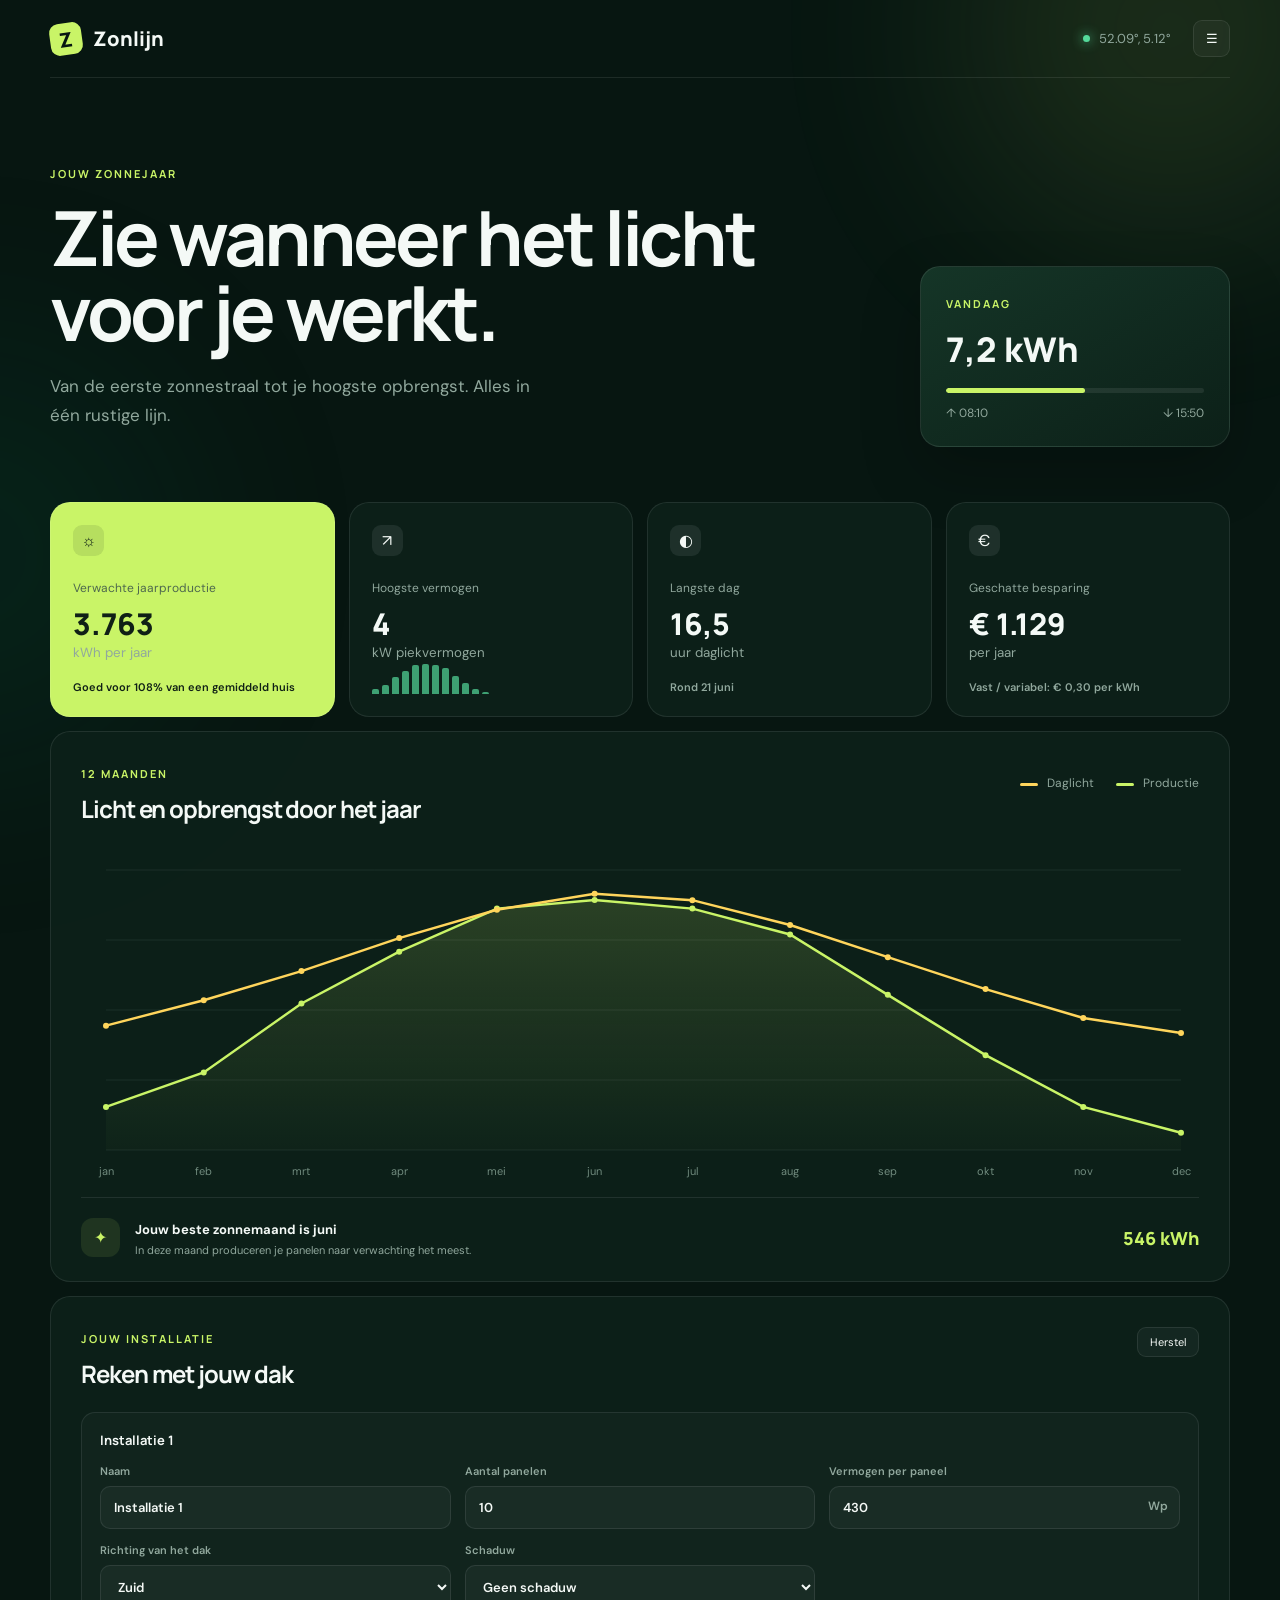
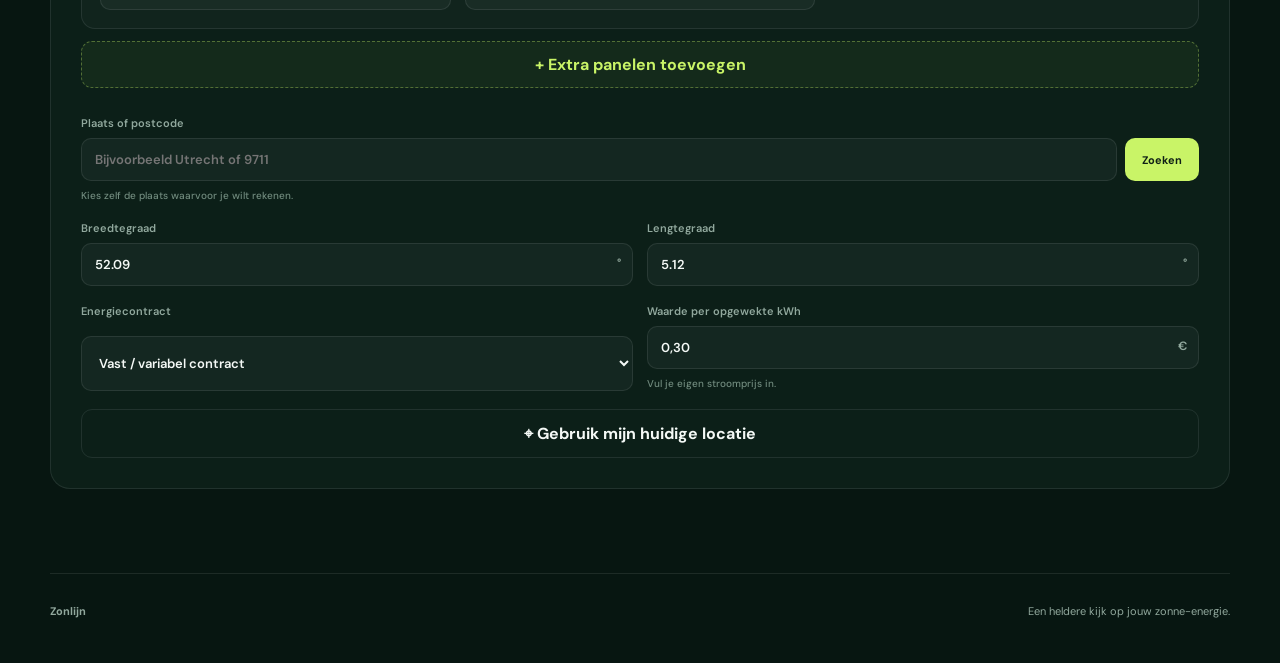
==== index.html @ 3b273144 "Add files via upload" ====
<!doctype html>
<html lang="nl">
<head>
  <meta charset="UTF-8">
  <meta name="viewport" content="width=device-width, initial-scale=1.0">
  <meta name="theme-color" content="#071611">
  <title>Zonlijn</title>
  <link rel="preconnect" href="https://fonts.googleapis.com">
  <link rel="preconnect" href="https://fonts.gstatic.com" crossorigin>
  <link href="https://fonts.googleapis.com/css2?family=DM+Sans:wght@400;500;600;700&family=Manrope:wght@600;700;800&display=swap" rel="stylesheet">
  <link rel="stylesheet" href="styles.css">
</head>
<body>
  <div class="glow glow-one"></div>
  <div class="glow glow-two"></div>
  <header class="topbar">
    <a class="brand" href="#">
      <span class="brand-mark">Z</span>
      <span>Zonlijn</span>
    </a>
    <div class="top-actions">
      <span class="status-dot"></span>
      <span id="locationLabel">Utrecht, Nederland</span>
      <button class="icon-button" id="settingsButton" aria-label="Open instellingen">☰</button>
    </div>
  </header>

  <main>
    <section class="hero">
      <div>
        <span class="eyebrow">JOUW ZONNEJAAR</span>
        <h1>Zie wanneer het licht<br>voor je werkt.</h1>
        <p>Van de eerste zonnestraal tot je hoogste opbrengst. Alles in één rustige lijn.</p>
      </div>
      <div class="today-card">
        <span class="eyebrow">VANDAAG</span>
        <strong id="todayProduction">— kWh</strong>
        <div class="today-line"><span id="todayProgress"></span></div>
        <div class="today-meta">
          <span id="sunriseToday">↑ —</span>
          <span id="sunsetToday">↓ —</span>
        </div>
      </div>
    </section>

    <section class="metrics">
      <article class="metric-card featured">
        <div class="metric-icon">☼</div>
        <span>Verwachte jaarproductie</span>
        <strong id="annualProduction">—</strong>
        <small>kWh per jaar</small>
        <div class="comparison" id="homeCoverage">Goed voor —% van een gemiddeld huis</div>
      </article>
      <article class="metric-card">
        <div class="metric-icon">↗</div>
        <span>Hoogste vermogen</span>
        <strong id="peakPower">—</strong>
        <small>kW piekvermogen</small>
        <div class="mini-bars" id="powerBars"></div>
      </article>
      <article class="metric-card">
        <div class="metric-icon">◐</div>
        <span>Langste dag</span>
        <strong id="longestDay">—</strong>
        <small>uur daglicht</small>
        <div class="comparison muted">Rond 21 juni</div>
      </article>
      <article class="metric-card">
        <div class="metric-icon">€</div>
        <span>Geschatte besparing</span>
        <strong id="annualSavings">—</strong>
        <small>per jaar</small>
          <div class="comparison muted" id="priceSummary">Bij € 0,30 per kWh</div>
      </article>
    </section>

    <section class="chart-card">
      <div class="section-heading">
        <div>
          <span class="eyebrow" id="chartEyebrow">12 MAANDEN</span>
          <h2 id="chartTitle">Licht en opbrengst door het jaar</h2>
        </div>
        <div class="chart-actions">
          <button class="small-button chart-back" id="chartBackButton">← Terug naar jaar</button>
          <div class="legend">
            <span><i class="legend-line sunlight"></i> Daglicht</span>
            <span><i class="legend-line production"></i> Productie</span>
            <span class="weather-legend" id="weatherLegend"><i class="legend-line weather"></i> Historische zonuren</span>
          </div>
        </div>
      </div>
      <div class="chart-wrap">
        <canvas id="yearChart"></canvas>
        <div class="chart-tooltip" id="chartTooltip"></div>
      </div>
      <div class="chart-insight">
        <span class="insight-icon">✦</span>
        <div>
          <strong>Jouw beste zonnemaand is <span id="bestMonth">—</span></strong>
          <p>In deze maand produceren je panelen naar verwachting het meest.</p>
        </div>
        <strong id="bestMonthYield">— kWh</strong>
      </div>
    </section>

    <section class="lower-grid">
      <article class="settings-card" id="settings">
        <div class="section-heading">
          <div>
            <span class="eyebrow">JOUW INSTALLATIE</span>
            <h2>Reken met jouw dak</h2>
          </div>
          <button class="small-button" id="resetButton">Herstel</button>
        </div>
        <div id="installations"></div>
        <button class="add-installation-button" id="addInstallationButton">+ Extra panelen toevoegen</button>
        <form id="solarForm">
          <label class="location-search-label">
            Plaats of postcode
            <div class="location-search">
              <input type="search" id="locationSearch" placeholder="Bijvoorbeeld Utrecht of 9711">
              <button type="button" id="locationSearchButton">Zoeken</button>
            </div>
            <small id="locationSearchMessage">Kies zelf de plaats waarvoor je wilt rekenen.</small>
          </label>
          <label>
            Breedtegraad
            <div class="input-suffix"><input type="number" id="latitude" min="-65" max="65" step="0.01" value="52.09"><span>°</span></div>
          </label>
          <label>
            Lengtegraad
            <div class="input-suffix"><input type="number" id="longitude" min="-180" max="180" step="0.01" value="5.12"><span>°</span></div>
          </label>
          <label>
            Energiecontract
            <select id="contractType">
              <option value="vast">Vast / variabel contract</option>
              <option value="dynamisch">Dynamisch contract</option>
            </select>
          </label>
          <label>
            Waarde per opgewekte kWh
            <div class="input-suffix"><input type="text" inputmode="decimal" id="energyPrice" value="0,30" aria-label="Waarde per opgewekte kilowattuur"><span>€</span></div>
            <small id="energyPriceHelp">Vul je eigen stroomprijs in.</small>
          </label>
        </form>
        <button class="location-button" id="locationButton">⌖ Gebruik mijn huidige locatie</button>
      </article>
    </section>
  </main>

  <footer>
    <strong>Zonlijn</strong>
    <span>Een heldere kijk op jouw zonne-energie.</span>
  </footer>

  <script src="app.js"></script>
</body>
</html>
---- styles.css ----
:root {
  --bg: #071611;
  --card: #0d211a;
  --card-light: #112a21;
  --line: rgba(255, 255, 255, 0.09);
  --text: #f4f9f6;
  --muted: #91a89d;
  --lime: #c9f467;
  --green: #55d99b;
  --yellow: #ffd55c;
}

* { box-sizing: border-box; }
html { scroll-behavior: smooth; }
body {
  margin: 0;
  background: var(--bg);
  color: var(--text);
  font-family: "DM Sans", sans-serif;
  min-height: 100vh;
  overflow-x: hidden;
}

.glow {
  position: fixed; width: 420px; height: 420px; border-radius: 50%;
  filter: blur(110px); opacity: .11; pointer-events: none; z-index: -1;
}
.glow-one { background: var(--lime); top: -180px; right: -100px; }
.glow-two { background: #0a8f62; bottom: 15%; left: -240px; }

.topbar, main, footer { width: min(1180px, calc(100% - 40px)); margin: auto; }
.topbar {
  height: 78px; display: flex; align-items: center; justify-content: space-between;
  border-bottom: 1px solid var(--line);
}
.brand { color: var(--text); text-decoration: none; display: flex; align-items: center; gap: 11px; font: 800 20px Manrope; }
.brand-mark {
  background: var(--lime); color: var(--bg); width: 32px; height: 32px; border-radius: 9px;
  display: grid; place-items: center; transform: rotate(-8deg);
}
.top-actions { display: flex; align-items: center; gap: 9px; color: var(--muted); font-size: 13px; }
.status-dot { width: 7px; height: 7px; border-radius: 50%; background: var(--green); box-shadow: 0 0 12px var(--green); }
button { font: inherit; cursor: pointer; }
.icon-button, .small-button {
  border: 1px solid var(--line); color: var(--text); background: rgba(255,255,255,.04); border-radius: 9px;
}
.icon-button { width: 37px; height: 37px; margin-left: 14px; }

main { padding: 84px 0; }
.hero { display: grid; grid-template-columns: 1fr 310px; align-items: end; gap: 70px; margin-bottom: 55px; }
.eyebrow { color: var(--lime); font: 700 11px Manrope; letter-spacing: .18em; }
h1, h2 { font-family: Manrope, sans-serif; margin: 0; letter-spacing: -.045em; }
h1 { font-size: clamp(46px, 6vw, 76px); line-height: .99; margin-top: 17px; max-width: 750px; }
h2 { font-size: 24px; margin-top: 9px; }
.hero p { color: var(--muted); max-width: 510px; font-size: 17px; line-height: 1.7; margin-top: 22px; }
.today-card {
  background: linear-gradient(150deg, #153527, #0c2018); padding: 25px; border: 1px solid var(--line);
  border-radius: 20px; box-shadow: 0 25px 60px rgba(0,0,0,.22);
}
.today-card strong { display: block; font: 800 34px Manrope; margin: 13px 0 16px; }
.today-line { height: 5px; border-radius: 10px; background: rgba(255,255,255,.08); overflow: hidden; }
.today-line span { height: 100%; display: block; background: var(--lime); border-radius: inherit; }
.today-meta { display: flex; justify-content: space-between; color: var(--muted); font-size: 12px; margin-top: 12px; }

.metrics { display: grid; grid-template-columns: repeat(4, 1fr); gap: 14px; margin-bottom: 14px; }
.metric-card, .chart-card, .settings-card {
  background: rgba(13,33,26,.86); border: 1px solid var(--line); border-radius: 20px;
}
.metric-card { min-height: 215px; padding: 22px; display: flex; flex-direction: column; position: relative; overflow: hidden; }
.metric-card.featured { background: var(--lime); color: #102016; }
.metric-icon { width: 31px; height: 31px; border-radius: 9px; display: grid; place-items: center; background: rgba(255,255,255,.08); margin-bottom: 24px; }
.featured .metric-icon { background: rgba(10,30,20,.1); }
.metric-card > span { color: var(--muted); font-size: 12px; }
.featured > span, .featured small { color: #4e684e; }
.metric-card strong { font: 800 30px Manrope; margin-top: 7px; }
.metric-card small { color: var(--muted); margin-top: 0; }
.comparison { margin-top: auto; font-size: 11px; font-weight: 600; }
.comparison.muted { color: var(--muted); }
.mini-bars { height: 30px; display: flex; gap: 3px; align-items: flex-end; margin-top: auto; }
.mini-bars i { display: block; width: 7px; background: var(--green); opacity: .7; border-radius: 2px 2px 0 0; }

.chart-card { padding: 30px 30px 24px; margin-bottom: 14px; }
.section-heading { display: flex; justify-content: space-between; align-items: flex-start; gap: 20px; }
.legend { display: flex; gap: 22px; color: var(--muted); font-size: 12px; padding-top: 13px; }
.chart-actions { display: flex; align-items: flex-start; gap: 15px; }
.chart-back { display: none; margin-top: 5px; color: var(--lime); }
.chart-back.visible { display: block; }
.legend-line { display: inline-block; width: 18px; height: 3px; vertical-align: middle; margin-right: 6px; border-radius: 4px; }
.legend-line.sunlight { background: var(--yellow); }
.legend-line.production { background: var(--lime); }
.legend-line.weather { background: #ff9b5e; }
.weather-legend { display: none; }
.weather-legend.visible { display: inline; }
.chart-wrap { height: 330px; position: relative; margin-top: 30px; }
#yearChart { width: 100%; height: 100%; cursor: crosshair; touch-action: pan-y; }
.chart-tooltip {
  display: none; position: absolute; z-index: 4; pointer-events: none; min-width: 175px;
  background: #f5f9f7; color: #13241b; padding: 12px 14px; border-radius: 12px;
  font-size: 11px; line-height: 1.7; box-shadow: 0 12px 35px rgba(0,0,0,.35);
}
.chart-tooltip.visible { display: block; }
.chart-tooltip strong { display: block; font: 800 13px Manrope; margin-bottom: 4px; text-transform: capitalize; }
.chart-tooltip span { display: flex; justify-content: space-between; gap: 18px; color: #53675c; }
.chart-tooltip b { color: #13241b; }
.chart-insight {
  display: grid; grid-template-columns: auto 1fr auto; align-items: center; gap: 15px; border-top: 1px solid var(--line);
  padding-top: 20px; margin-top: 12px;
}
.insight-icon { width: 39px; height: 39px; border-radius: 12px; display: grid; place-items: center; color: var(--lime); background: rgba(201,244,103,.1); }
.chart-insight strong { font-size: 13px; }
.chart-insight p { color: var(--muted); font-size: 11px; margin: 4px 0 0; }
.chart-insight > strong:last-child { font: 800 18px Manrope; color: var(--lime); }

.lower-grid { display: grid; grid-template-columns: 1fr; gap: 14px; }
.settings-card { padding: 30px; }
.small-button { padding: 7px 12px; font-size: 11px; }
#solarForm { display: grid; grid-template-columns: repeat(2, 1fr); gap: 18px 14px; margin-top: 28px; }
.installation {
  margin-top: 22px; padding: 18px; border-radius: 14px; border: 1px solid var(--line);
  background: rgba(255,255,255,.025);
}
.installation-head { display: flex; align-items: center; justify-content: space-between; gap: 12px; margin-bottom: 15px; }
.installation-head strong { font: 700 13px Manrope; }
.remove-installation {
  color: #ff9b92; border: 0; background: transparent; font-size: 11px; padding: 5px;
}
.installation-grid { display: grid; grid-template-columns: repeat(3, 1fr); gap: 14px; }
.add-installation-button {
  width: 100%; margin-top: 12px; padding: 12px; color: var(--lime); background: rgba(201,244,103,.05);
  border: 1px dashed rgba(201,244,103,.35); border-radius: 11px; font-weight: 700;
}
label { display: grid; gap: 8px; color: var(--muted); font-size: 11px; font-weight: 600; }
input, select {
  width: 100%; background: rgba(255,255,255,.04); color: var(--text); border: 1px solid var(--line);
  padding: 12px 13px; border-radius: 10px; outline: none; font: 600 13px "DM Sans";
}
input:focus, select:focus { border-color: rgba(201,244,103,.5); }
input:disabled {
  cursor: not-allowed; color: #789085; background: rgba(255,255,255,.025);
  border-color: rgba(255,255,255,.05); opacity: .65;
}
label small { color: #718b7e; font-size: 10px; font-weight: 500; line-height: 1.4; }
option { background: #10251c; }
.input-suffix { display: flex; position: relative; }
.input-suffix span { position: absolute; right: 12px; top: 12px; color: var(--muted); font-size: 12px; }
.location-button {
  width: 100%; padding: 13px 16px; border: 1px solid var(--line); border-radius: 11px; margin-top: 18px; font-weight: 700;
}
.location-search-label { grid-column: 1 / -1; }
.location-search { display: grid; grid-template-columns: 1fr auto; gap: 8px; }
.location-search button {
  padding: 0 17px; color: #102016; background: var(--lime); border: 0; border-radius: 10px; font-weight: 700;
}
.location-button { color: var(--text); background: transparent; }
footer { display: flex; justify-content: space-between; padding: 30px 0 45px; border-top: 1px solid var(--line); color: var(--muted); font-size: 11px; }

@media (max-width: 900px) {
  .hero { grid-template-columns: 1fr; }
  .metrics { grid-template-columns: repeat(2, 1fr); }
  .lower-grid { grid-template-columns: 1fr; }
}
@media (max-width: 600px) {
  .topbar, main, footer { width: min(100% - 24px, 1180px); }
  main { padding: 48px 0; }
  .top-actions > span:not(.status-dot) { display: none; }
  .metrics, #solarForm, .installation-grid { grid-template-columns: 1fr; }
  .chart-card, .settings-card { padding: 20px; }
  .section-heading, .legend { flex-direction: column; }
  .chart-actions { flex-direction: column; }
  .legend { gap: 10px; }
  .chart-wrap { height: 280px; }
}
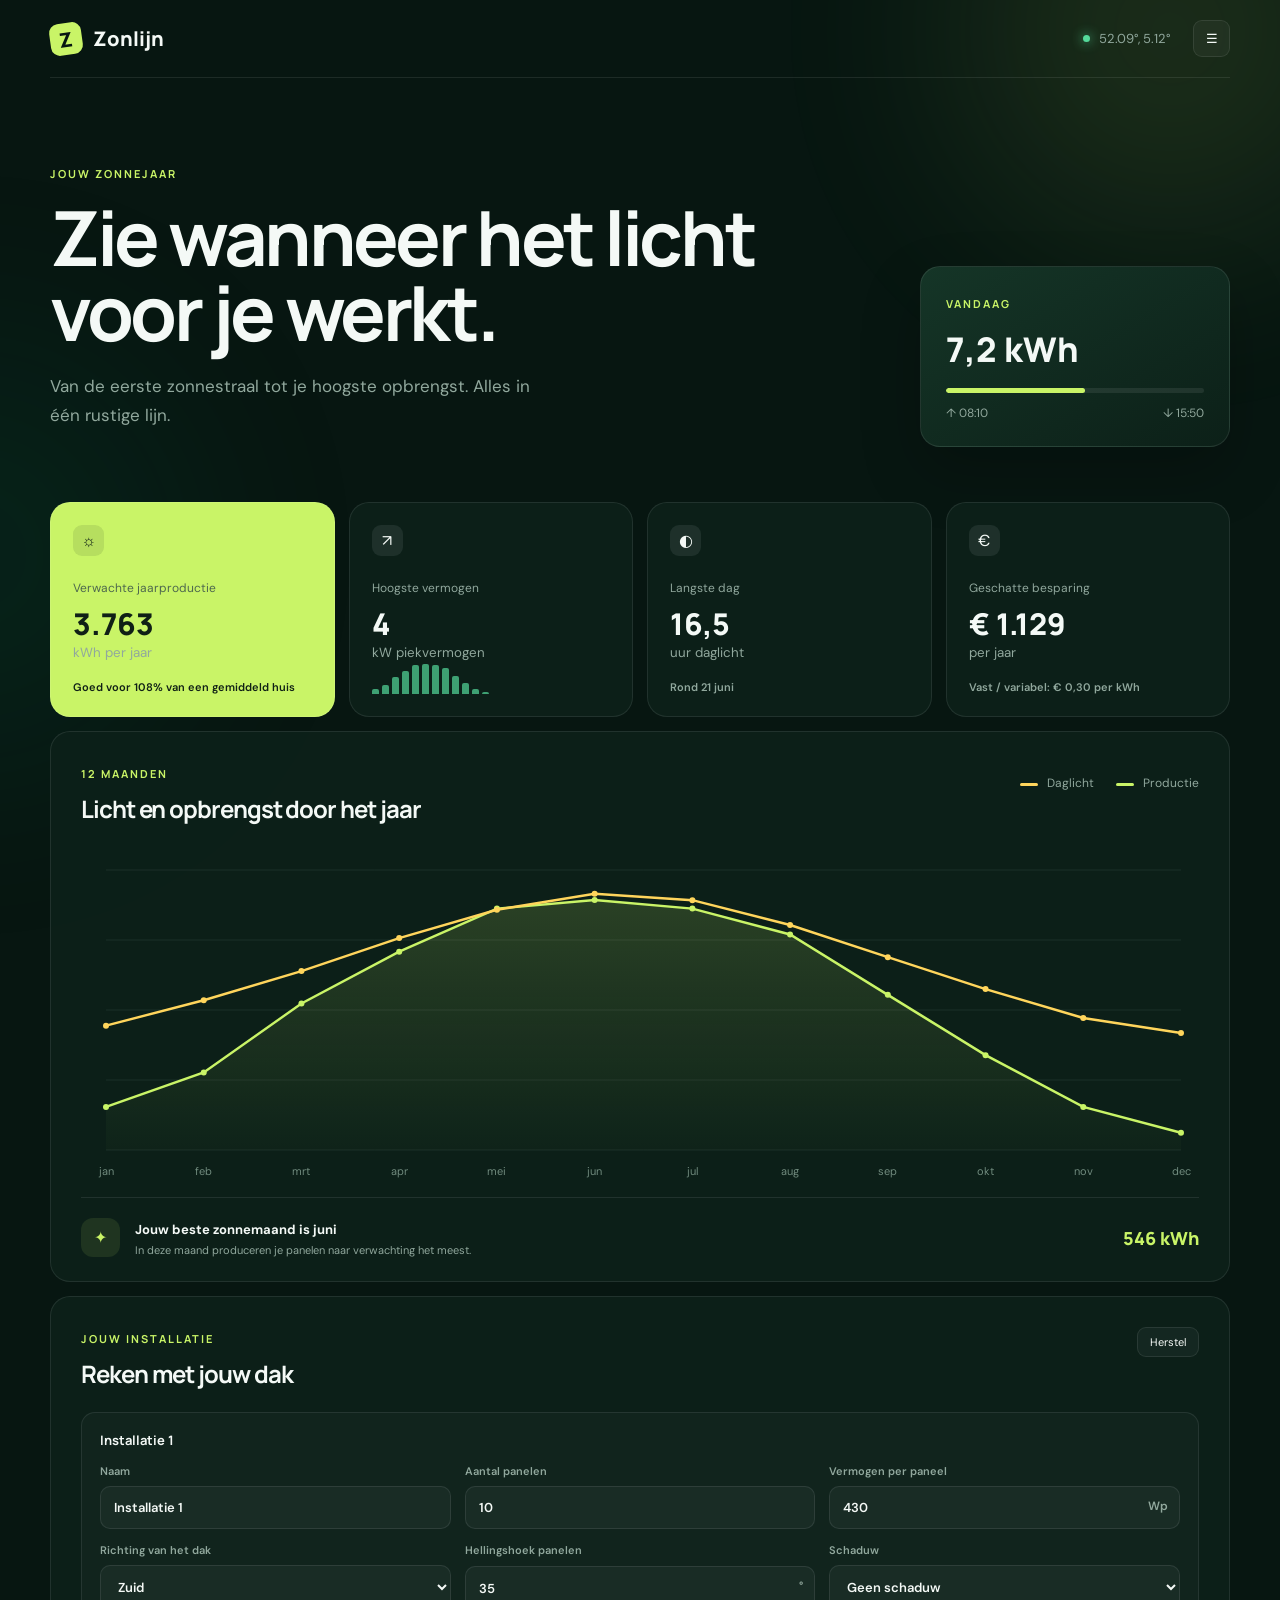
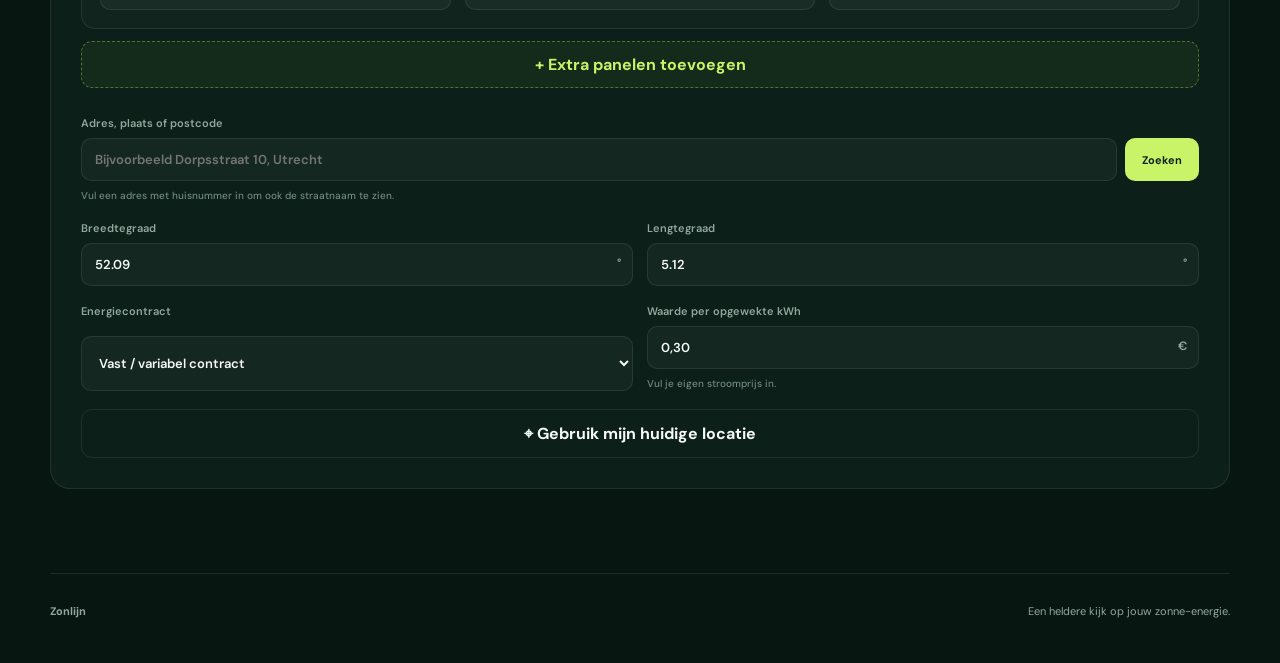
==== commit 5f04a010: "Add files via upload" ====
--- a/index.html
+++ b/index.html
@@ -116,12 +116,12 @@
         <button class="add-installation-button" id="addInstallationButton">+ Extra panelen toevoegen</button>
         <form id="solarForm">
           <label class="location-search-label">
-            Plaats of postcode
+            Adres, plaats of postcode
             <div class="location-search">
-              <input type="search" id="locationSearch" placeholder="Bijvoorbeeld Utrecht of 9711">
+              <input type="search" id="locationSearch" placeholder="Bijvoorbeeld Dorpsstraat 10, Utrecht">
               <button type="button" id="locationSearchButton">Zoeken</button>
             </div>
-            <small id="locationSearchMessage">Kies zelf de plaats waarvoor je wilt rekenen.</small>
+            <small id="locationSearchMessage">Vul een adres met huisnummer in om ook de straatnaam te zien.</small>
           </label>
           <label>
             Breedtegraad
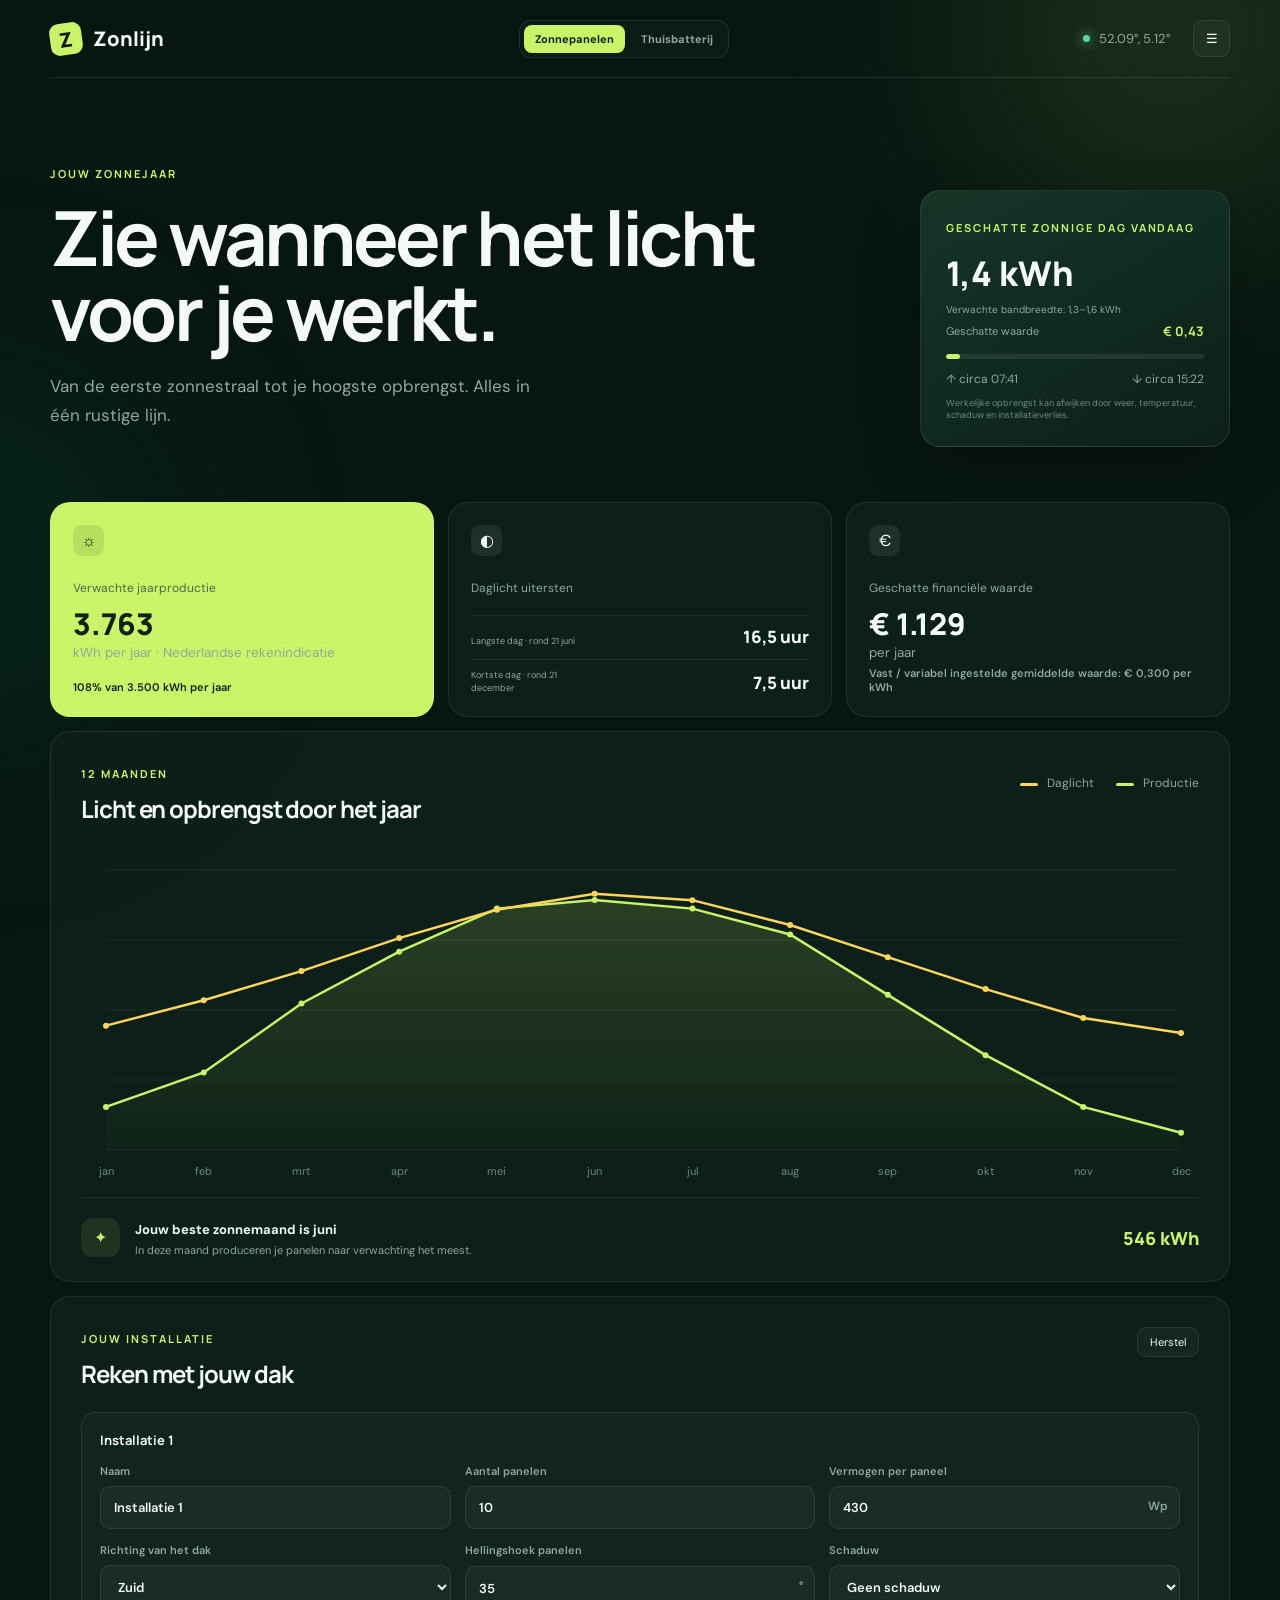
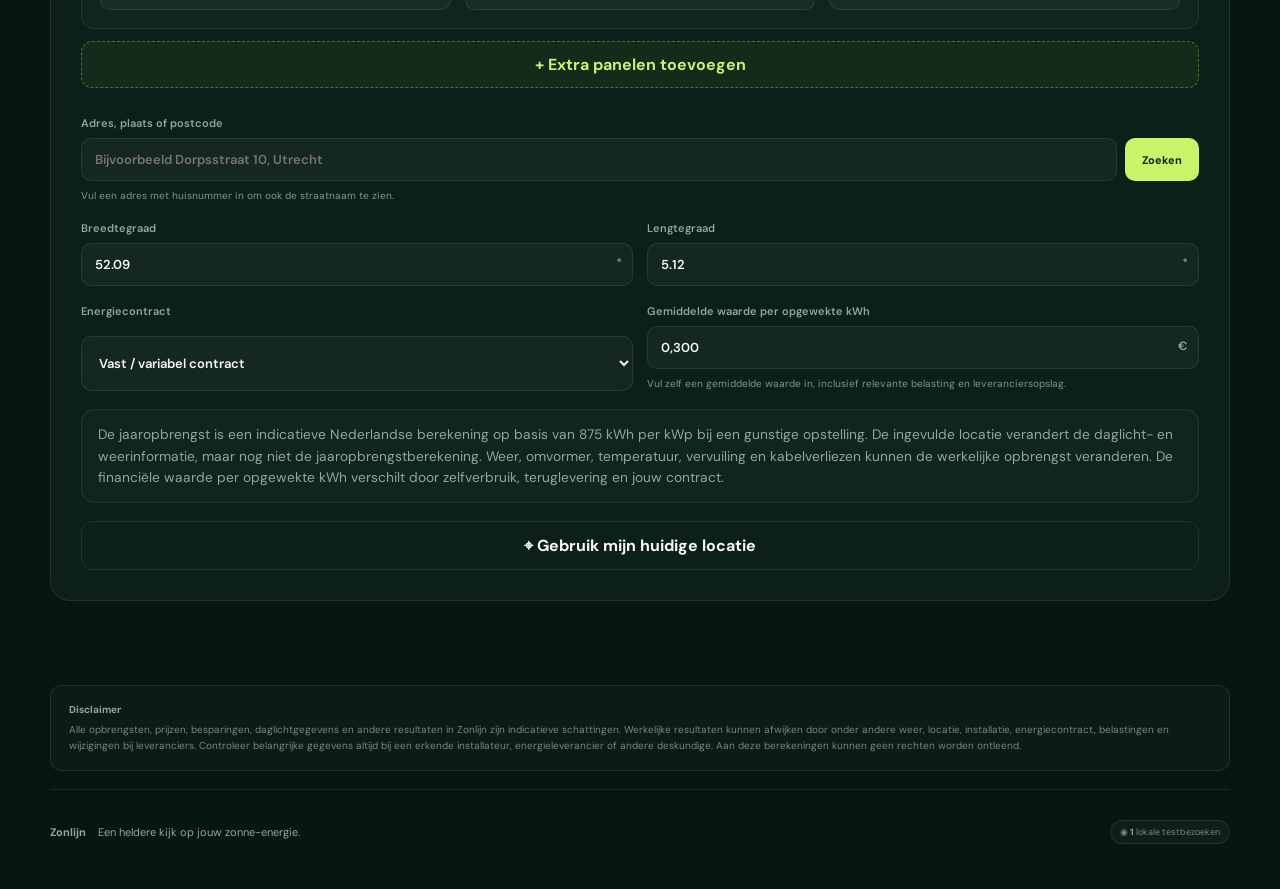
==== commit c61dabdd: "Add files via upload" ====
--- a/index.html
+++ b/index.html
@@ -18,6 +18,10 @@
       <span class="brand-mark">Z</span>
       <span>Zonlijn</span>
     </a>
+    <nav class="main-nav">
+      <a class="active" href="index.html">Zonnepanelen</a>
+      <a href="batterij.html">Thuisbatterij</a>
+    </nav>
     <div class="top-actions">
       <span class="status-dot"></span>
       <span id="locationLabel">Utrecht, Nederland</span>
@@ -33,13 +37,16 @@
         <p>Van de eerste zonnestraal tot je hoogste opbrengst. Alles in één rustige lijn.</p>
       </div>
       <div class="today-card">
-        <span class="eyebrow">VANDAAG</span>
+        <span class="eyebrow">GESCHATTE ZONNIGE DAG VANDAAG</span>
         <strong id="todayProduction">— kWh</strong>
+        <div class="today-range" id="todayRange">Verwachte bandbreedte: —</div>
+        <div class="today-value">Geschatte waarde <b id="todayValue">€ —</b></div>
         <div class="today-line"><span id="todayProgress"></span></div>
         <div class="today-meta">
           <span id="sunriseToday">↑ —</span>
           <span id="sunsetToday">↓ —</span>
         </div>
+        <small class="today-note">Werkelijke opbrengst kan afwijken door weer, temperatuur, schaduw en installatieverlies.</small>
       </div>
     </section>
 
@@ -48,26 +55,20 @@
         <div class="metric-icon">☼</div>
         <span>Verwachte jaarproductie</span>
         <strong id="annualProduction">—</strong>
-        <small>kWh per jaar</small>
-        <div class="comparison" id="homeCoverage">Goed voor —% van een gemiddeld huis</div>
-      </article>
-      <article class="metric-card">
-        <div class="metric-icon">↗</div>
-        <span>Hoogste vermogen</span>
-        <strong id="peakPower">—</strong>
-        <small>kW piekvermogen</small>
-        <div class="mini-bars" id="powerBars"></div>
+        <small>kWh per jaar · Nederlandse rekenindicatie</small>
+        <div class="comparison" id="homeCoverage">Vergeleken met 3.500 kWh per jaar</div>
       </article>
       <article class="metric-card">
         <div class="metric-icon">◐</div>
-        <span>Langste dag</span>
-        <strong id="longestDay">—</strong>
-        <small>uur daglicht</small>
-        <div class="comparison muted">Rond 21 juni</div>
+        <span>Daglicht uitersten</span>
+        <div class="daylight-extremes">
+          <div><small>Langste dag · rond 21 juni</small><strong><span id="longestDay">—</span> uur</strong></div>
+          <div><small>Kortste dag · rond 21 december</small><strong><span id="shortestDay">—</span> uur</strong></div>
+        </div>
       </article>
       <article class="metric-card">
         <div class="metric-icon">€</div>
-        <span>Geschatte besparing</span>
+        <span>Geschatte financiële waarde</span>
         <strong id="annualSavings">—</strong>
         <small>per jaar</small>
           <div class="comparison muted" id="priceSummary">Bij € 0,30 per kWh</div>
@@ -85,7 +86,7 @@
           <div class="legend">
             <span><i class="legend-line sunlight"></i> Daglicht</span>
             <span><i class="legend-line production"></i> Productie</span>
-            <span class="weather-legend" id="weatherLegend"><i class="legend-line weather"></i> Historische zonuren</span>
+            <span class="weather-legend" id="weatherLegend"><i class="legend-line weather"></i> Weerhistorie vorig jaar (modeldata)</span>
           </div>
         </div>
       </div>
@@ -139,19 +140,28 @@
             </select>
           </label>
           <label>
-            Waarde per opgewekte kWh
+            Gemiddelde waarde per opgewekte kWh
             <div class="input-suffix"><input type="text" inputmode="decimal" id="energyPrice" value="0,30" aria-label="Waarde per opgewekte kilowattuur"><span>€</span></div>
-            <small id="energyPriceHelp">Vul je eigen stroomprijs in.</small>
+            <small id="energyPriceHelp">Vul zelf een gemiddelde waarde in, inclusief relevante belasting en leveranciersopslag.</small>
           </label>
         </form>
+        <p class="calculation-note">De jaaropbrengst is een indicatieve Nederlandse berekening op basis van 875 kWh per kWp bij een gunstige opstelling. De ingevulde locatie verandert de daglicht- en weerinformatie, maar nog niet de jaaropbrengstberekening. Weer, omvormer, temperatuur, vervuiling en kabelverliezen kunnen de werkelijke opbrengst veranderen. De financiële waarde per opgewekte kWh verschilt door zelfverbruik, teruglevering en jouw contract.</p>
         <button class="location-button" id="locationButton">⌖ Gebruik mijn huidige locatie</button>
       </article>
     </section>
   </main>
 
+  <aside class="disclaimer">
+    <strong>Disclaimer</strong>
+    <p>Alle opbrengsten, prijzen, besparingen, daglichtgegevens en andere resultaten in Zonlijn zijn indicatieve schattingen. Werkelijke resultaten kunnen afwijken door onder andere weer, locatie, installatie, energiecontract, belastingen en wijzigingen bij leveranciers. Controleer belangrijke gegevens altijd bij een erkende installateur, energieleverancier of andere deskundige. Aan deze berekeningen kunnen geen rechten worden ontleend.</p>
+  </aside>
+
   <footer>
-    <strong>Zonlijn</strong>
-    <span>Een heldere kijk op jouw zonne-energie.</span>
+    <div>
+      <strong>Zonlijn</strong>
+      <span>Een heldere kijk op jouw zonne-energie.</span>
+    </div>
+    <span class="visitor-counter" id="visitorCounter" title="Deze testteller telt alleen bezoeken op dit apparaat">◉ <b>—</b> lokale testbezoeken</span>
   </footer>
 
   <script src="app.js"></script>
--- a/styles.css
+++ b/styles.css
@@ -39,6 +39,9 @@
   display: grid; place-items: center; transform: rotate(-8deg);
 }
 .top-actions { display: flex; align-items: center; gap: 9px; color: var(--muted); font-size: 13px; }
+.main-nav { display: flex; align-items: center; gap: 5px; padding: 4px; border: 1px solid var(--line); border-radius: 12px; background: rgba(255,255,255,.025); }
+.main-nav a { padding: 7px 11px; border-radius: 8px; color: var(--muted); text-decoration: none; font-size: 11px; font-weight: 700; }
+.main-nav a.active { color: #102016; background: var(--lime); }
 .status-dot { width: 7px; height: 7px; border-radius: 50%; background: var(--green); box-shadow: 0 0 12px var(--green); }
 button { font: inherit; cursor: pointer; }
 .icon-button, .small-button {
@@ -58,11 +61,15 @@
   border-radius: 20px; box-shadow: 0 25px 60px rgba(0,0,0,.22);
 }
 .today-card strong { display: block; font: 800 34px Manrope; margin: 13px 0 16px; }
+.today-range { color: var(--muted); font-size: 10px; margin: -9px 0 13px; }
+.today-value { display: flex; justify-content: space-between; align-items: center; color: var(--muted); font-size: 11px; margin: -7px 0 14px; }
+.today-value b { color: var(--lime); font: 700 13px Manrope; }
 .today-line { height: 5px; border-radius: 10px; background: rgba(255,255,255,.08); overflow: hidden; }
 .today-line span { height: 100%; display: block; background: var(--lime); border-radius: inherit; }
 .today-meta { display: flex; justify-content: space-between; color: var(--muted); font-size: 12px; margin-top: 12px; }
-
-.metrics { display: grid; grid-template-columns: repeat(4, 1fr); gap: 14px; margin-bottom: 14px; }
+.today-note { display: block; color: #718b7e; font-size: 9px; margin-top: 10px; }
+
+.metrics { display: grid; grid-template-columns: repeat(3, 1fr); gap: 14px; margin-bottom: 14px; }
 .metric-card, .chart-card, .settings-card {
   background: rgba(13,33,26,.86); border: 1px solid var(--line); border-radius: 20px;
 }
@@ -78,6 +85,10 @@
 .comparison.muted { color: var(--muted); }
 .mini-bars { height: 30px; display: flex; gap: 3px; align-items: flex-end; margin-top: auto; }
 .mini-bars i { display: block; width: 7px; background: var(--green); opacity: .7; border-radius: 2px 2px 0 0; }
+.daylight-extremes { display:grid; gap:11px; margin-top:auto; }
+.daylight-extremes div { display:flex; align-items:end; justify-content:space-between; gap:10px; padding-top:9px; border-top:1px solid var(--line); }
+.daylight-extremes small { max-width:120px; color:var(--muted); font-size:9px; line-height:1.4; }
+.daylight-extremes strong { margin:0; font:800 17px Manrope; white-space:nowrap; }
 
 .chart-card { padding: 30px 30px 24px; margin-bottom: 14px; }
 .section-heading { display: flex; justify-content: space-between; align-items: flex-start; gap: 20px; }
@@ -113,6 +124,16 @@
 
 .lower-grid { display: grid; grid-template-columns: 1fr; gap: 14px; }
 .settings-card { padding: 30px; }
+.calculation-note {
+  margin: 18px 0 0;
+  padding: 14px 16px;
+  border: 1px solid var(--line);
+  border-radius: 14px;
+  color: var(--muted);
+  background: rgba(255,255,255,.025);
+  font-size: .86rem;
+  line-height: 1.55;
+}
 .small-button { padding: 7px 12px; font-size: 11px; }
 #solarForm { display: grid; grid-template-columns: repeat(2, 1fr); gap: 18px 14px; margin-top: 28px; }
 .installation {
@@ -140,6 +161,8 @@
   border-color: rgba(255,255,255,.05); opacity: .65;
 }
 label small { color: #718b7e; font-size: 10px; font-weight: 500; line-height: 1.4; }
+.dynamic-cost-field { display: none; }
+.dynamic-cost-field.visible { display: grid; }
 option { background: #10251c; }
 .input-suffix { display: flex; position: relative; }
 .input-suffix span { position: absolute; right: 12px; top: 12px; color: var(--muted); font-size: 12px; }
@@ -152,7 +175,16 @@
   padding: 0 17px; color: #102016; background: var(--lime); border: 0; border-radius: 10px; font-weight: 700;
 }
 .location-button { color: var(--text); background: transparent; }
-footer { display: flex; justify-content: space-between; padding: 30px 0 45px; border-top: 1px solid var(--line); color: var(--muted); font-size: 11px; }
+.disclaimer {
+  width: min(1180px, calc(100% - 40px)); margin: 0 auto 18px; padding: 16px 18px; border: 1px solid var(--line);
+  border-radius: 12px; color: #718b7e; background: rgba(255,255,255,.025); font-size: 10px; line-height: 1.6;
+}
+.disclaimer strong { display: block; color: var(--muted); margin-bottom: 4px; }
+.disclaimer p { margin: 0; }
+footer { display: flex; justify-content: space-between; align-items: center; padding: 30px 0 45px; border-top: 1px solid var(--line); color: var(--muted); font-size: 11px; }
+footer > div { display: flex; gap: 12px; }
+.visitor-counter { padding: 5px 9px; border-radius: 20px; color: #718b7e; background: rgba(255,255,255,.035); border: 1px solid var(--line); font-size: 9px; }
+.visitor-counter b { color: var(--muted); }
 
 @media (max-width: 900px) {
   .hero { grid-template-columns: 1fr; }
@@ -163,10 +195,12 @@
   .topbar, main, footer { width: min(100% - 24px, 1180px); }
   main { padding: 48px 0; }
   .top-actions > span:not(.status-dot) { display: none; }
+  .main-nav a { padding: 7px; font-size: 9px; }
   .metrics, #solarForm, .installation-grid { grid-template-columns: 1fr; }
   .chart-card, .settings-card { padding: 20px; }
   .section-heading, .legend { flex-direction: column; }
   .chart-actions { flex-direction: column; }
   .legend { gap: 10px; }
   .chart-wrap { height: 280px; }
-}
+  footer, footer > div { align-items: flex-start; flex-direction: column; gap: 8px; }
+}
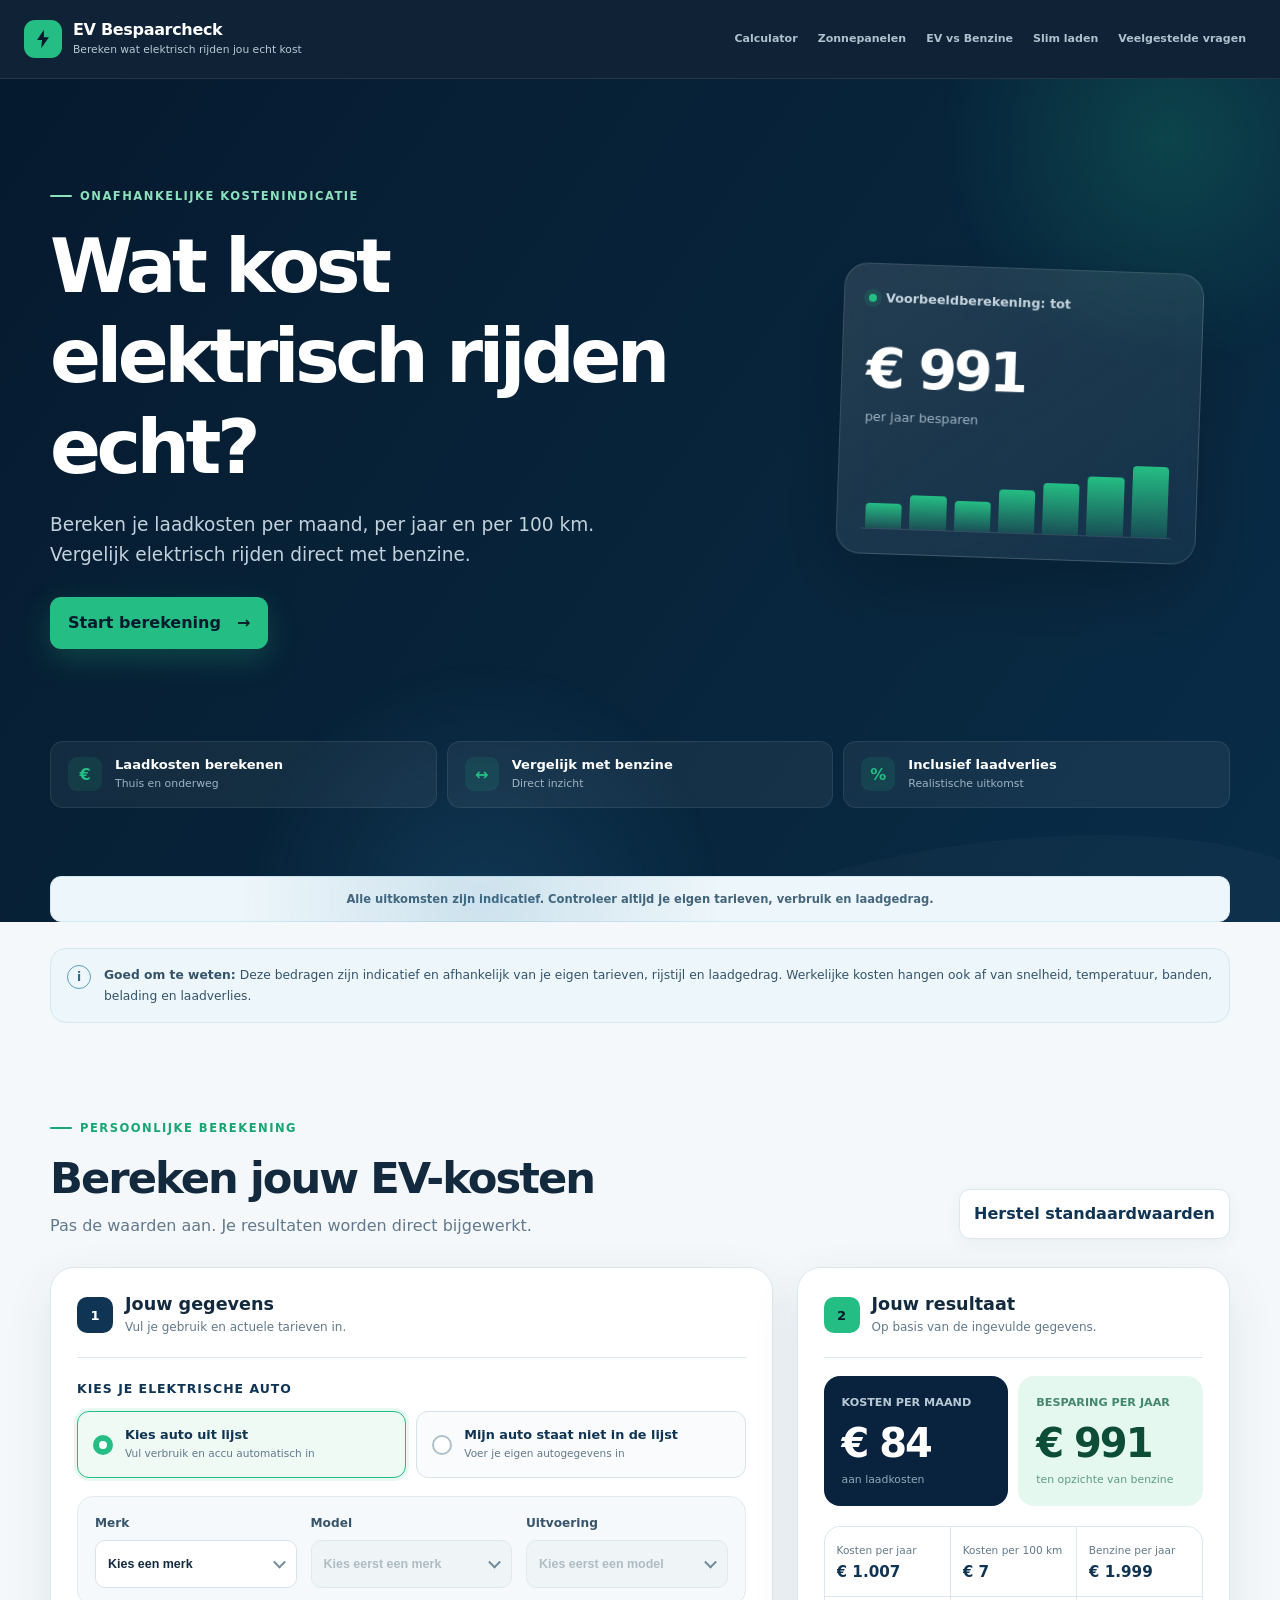
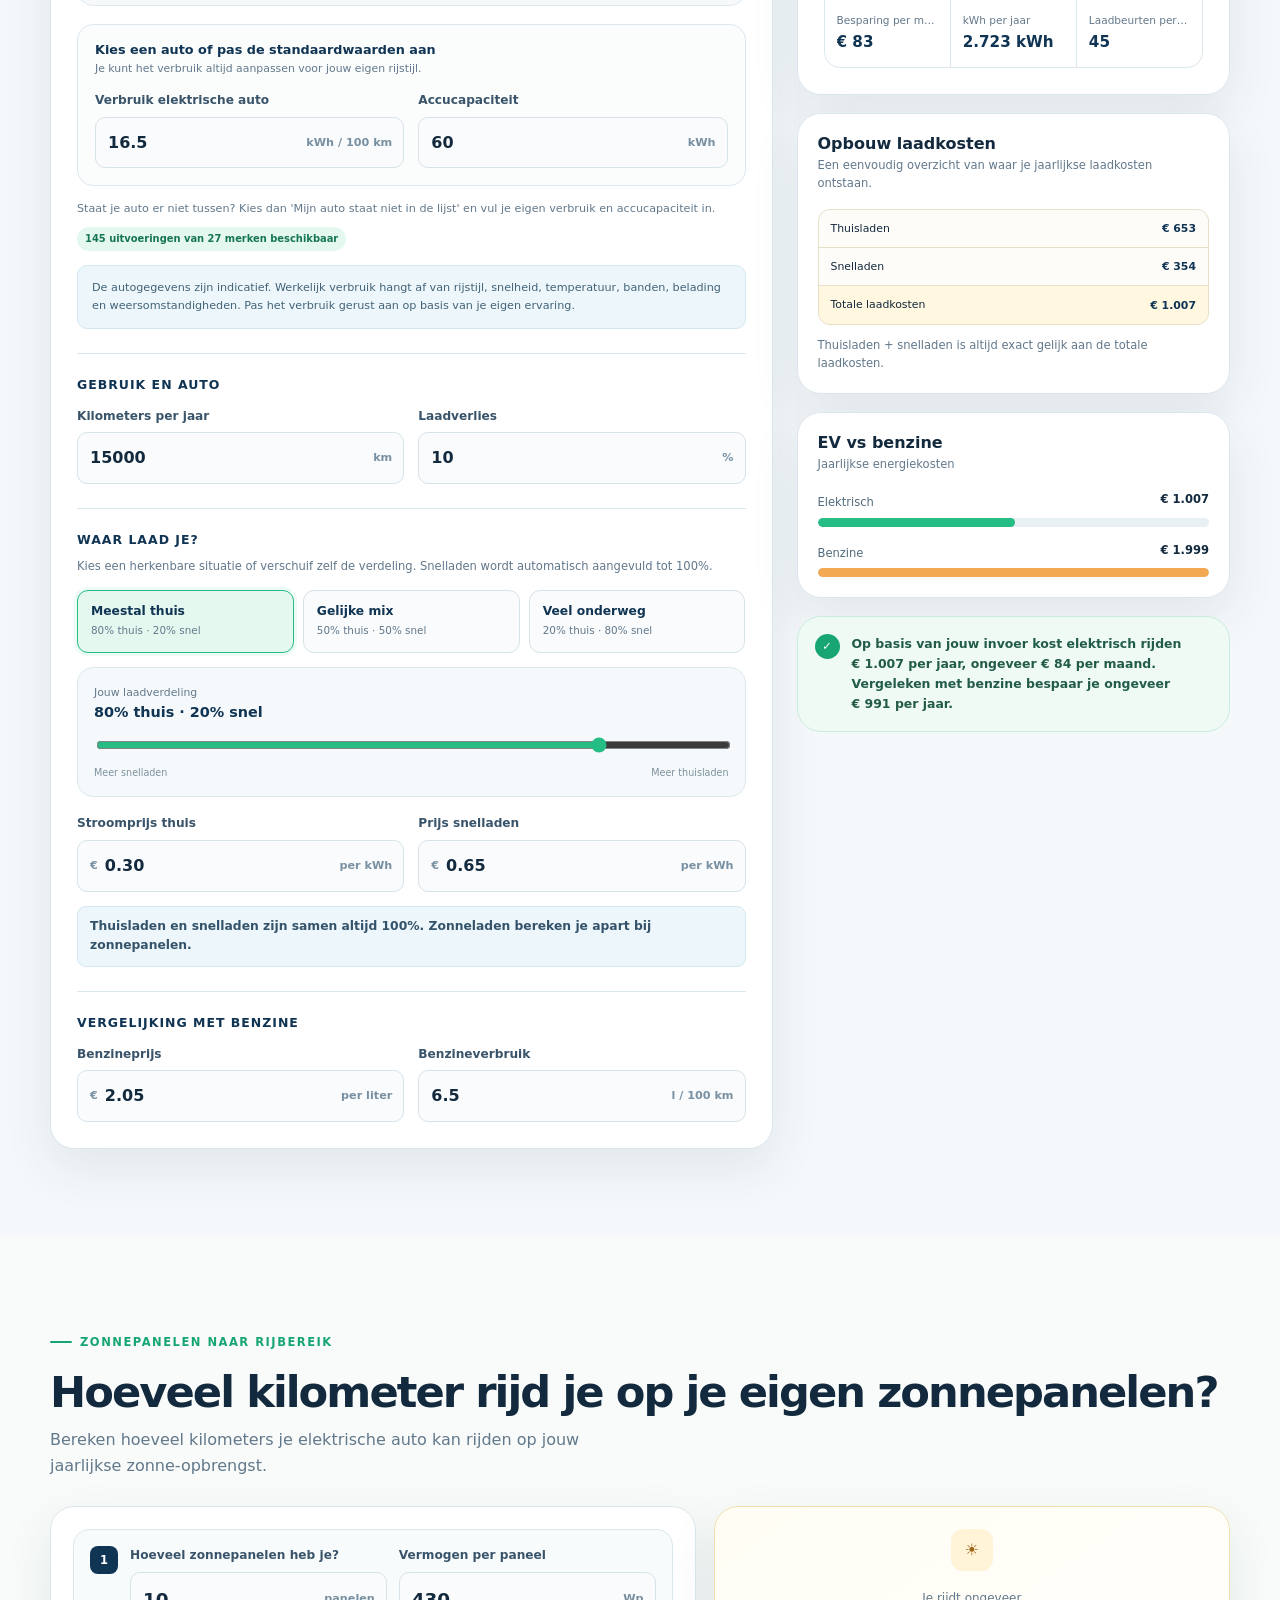
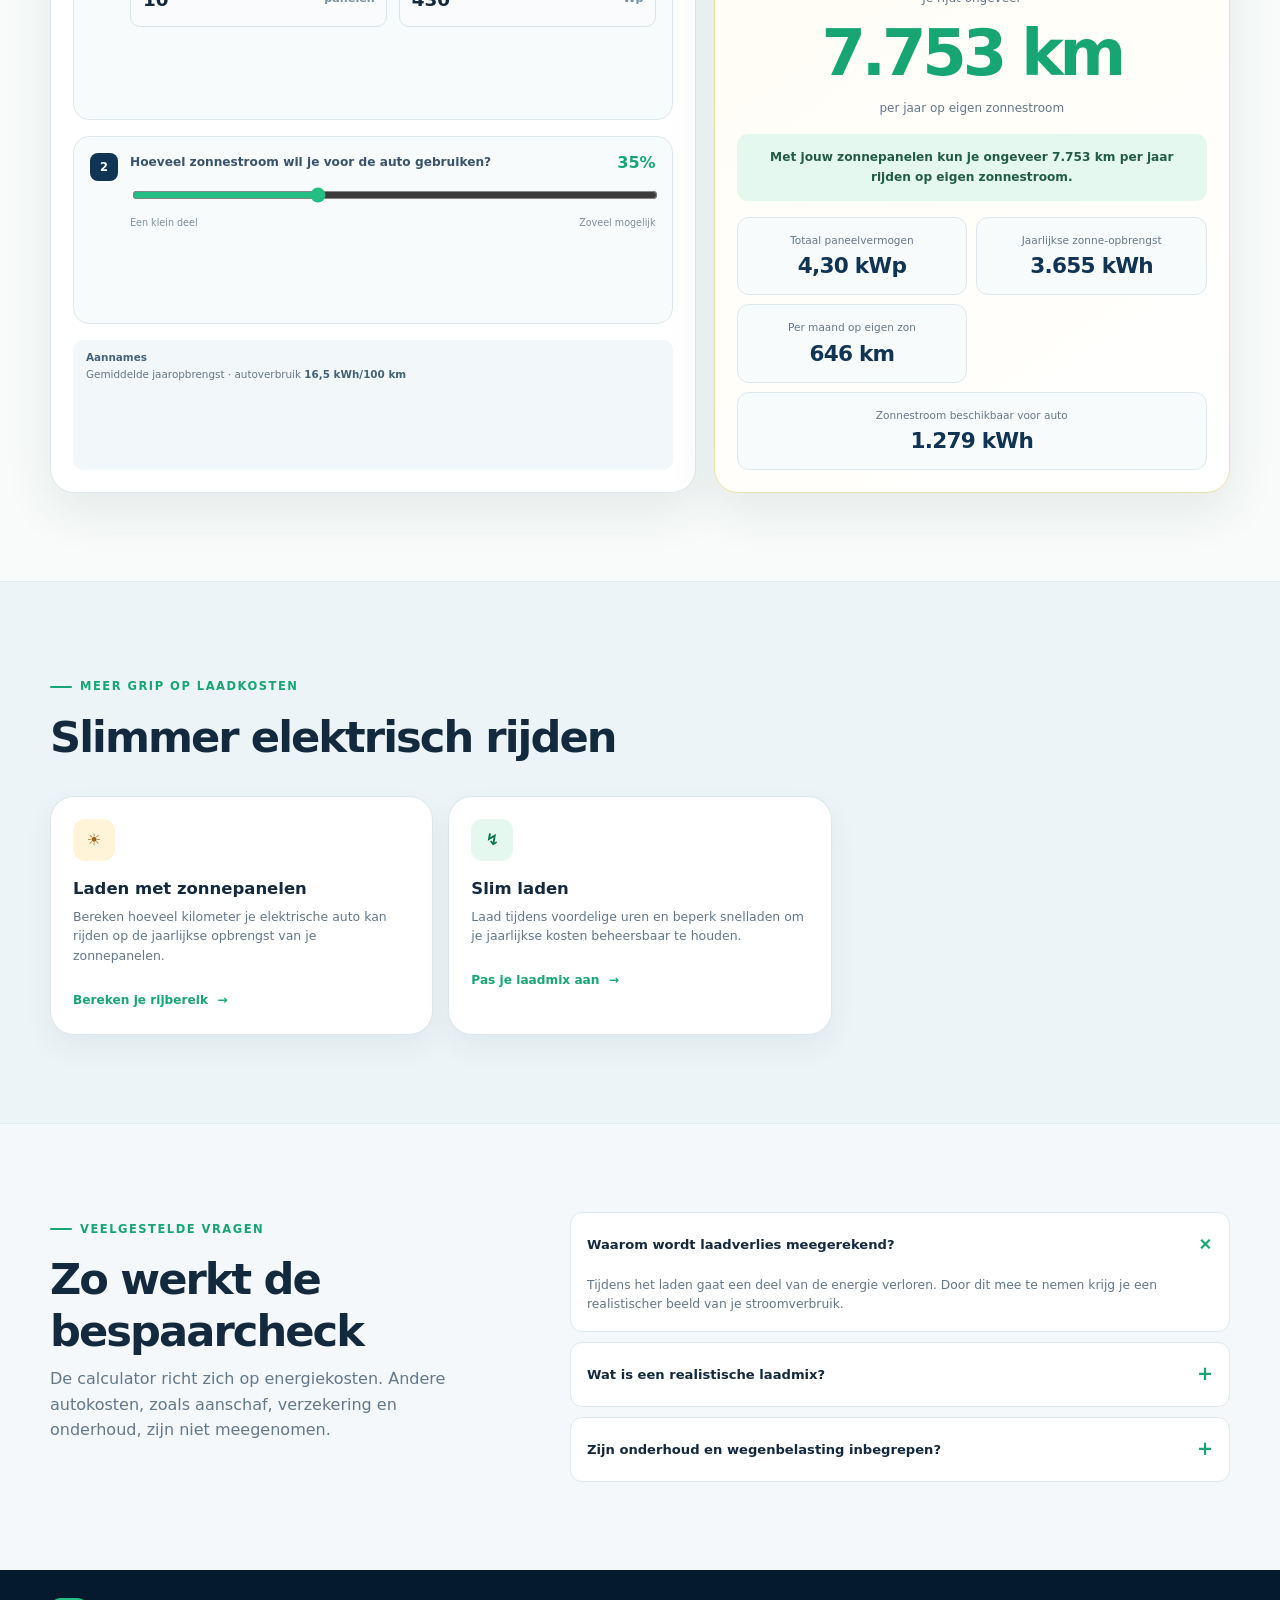
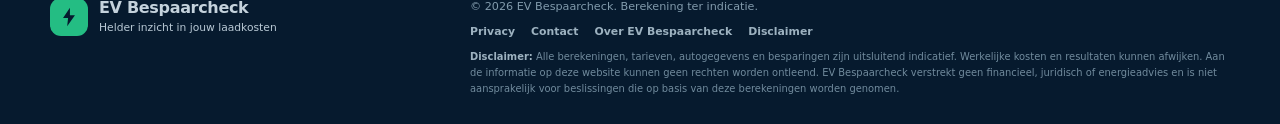
==== commit d81ca33e: "Add files via upload" ====
--- a/index.html
+++ b/index.html
@@ -1,169 +1,518 @@
 <!doctype html>
 <html lang="nl">
-<head>
-  <meta charset="UTF-8">
-  <meta name="viewport" content="width=device-width, initial-scale=1.0">
-  <meta name="theme-color" content="#071611">
-  <title>Zonlijn</title>
-  <link rel="preconnect" href="https://fonts.googleapis.com">
-  <link rel="preconnect" href="https://fonts.gstatic.com" crossorigin>
-  <link href="https://fonts.googleapis.com/css2?family=DM+Sans:wght@400;500;600;700&family=Manrope:wght@600;700;800&display=swap" rel="stylesheet">
-  <link rel="stylesheet" href="styles.css">
-</head>
-<body>
-  <div class="glow glow-one"></div>
-  <div class="glow glow-two"></div>
-  <header class="topbar">
-    <a class="brand" href="#">
-      <span class="brand-mark">Z</span>
-      <span>Zonlijn</span>
-    </a>
-    <nav class="main-nav">
-      <a class="active" href="index.html">Zonnepanelen</a>
-      <a href="batterij.html">Thuisbatterij</a>
-    </nav>
-    <div class="top-actions">
-      <span class="status-dot"></span>
-      <span id="locationLabel">Utrecht, Nederland</span>
-      <button class="icon-button" id="settingsButton" aria-label="Open instellingen">☰</button>
-    </div>
-  </header>
-
-  <main>
-    <section class="hero">
-      <div>
-        <span class="eyebrow">JOUW ZONNEJAAR</span>
-        <h1>Zie wanneer het licht<br>voor je werkt.</h1>
-        <p>Van de eerste zonnestraal tot je hoogste opbrengst. Alles in één rustige lijn.</p>
+  <head>
+    <meta charset="UTF-8">
+    <meta name="viewport" content="width=device-width, initial-scale=1.0">
+    <meta
+      name="description"
+      content="Bereken wat elektrisch rijden kost per maand, per jaar en per 100 km. Vergelijk laadkosten direct met benzine."
+    >
+    <meta name="robots" content="index, follow">
+    <meta property="og:locale" content="nl_NL">
+    <meta property="og:type" content="website">
+    <meta property="og:title" content="EV Bespaarcheck | Wat kost elektrisch rijden?">
+    <meta property="og:description" content="Bereken laadkosten en vergelijk elektrisch rijden direct met benzine.">
+    <meta name="twitter:card" content="summary">
+    <meta name="twitter:title" content="EV Bespaarcheck | Wat kost elektrisch rijden?">
+    <meta name="twitter:description" content="Bereken laadkosten en vergelijk elektrisch rijden direct met benzine.">
+    <meta name="theme-color" content="#09233f">
+    <title>EV Bespaarcheck | Wat kost elektrisch rijden?</title>
+    <link rel="icon" href="favicon.svg" type="image/svg+xml">
+    <link rel="stylesheet" href="styles.css?v=20260611-3">
+    <script src="app.js?v=20260611-3" defer></script>
+    <script type="application/ld+json">
+      {
+        "@context": "https://schema.org",
+        "@type": "WebApplication",
+        "name": "EV Bespaarcheck",
+        "applicationCategory": "FinanceApplication",
+        "operatingSystem": "Any",
+        "inLanguage": "nl-NL",
+        "description": "Calculator voor laadkosten, besparing ten opzichte van benzine en rijbereik op zonnepanelen."
+      }
+    </script>
+  </head>
+  <body>
+    <noscript>
+      <div class="noscript-notice">
+        EV Bespaarcheck heeft JavaScript nodig om berekeningen uit te voeren. Schakel JavaScript in en vernieuw de pagina.
       </div>
-      <div class="today-card">
-        <span class="eyebrow">GESCHATTE ZONNIGE DAG VANDAAG</span>
-        <strong id="todayProduction">— kWh</strong>
-        <div class="today-range" id="todayRange">Verwachte bandbreedte: —</div>
-        <div class="today-value">Geschatte waarde <b id="todayValue">€ —</b></div>
-        <div class="today-line"><span id="todayProgress"></span></div>
-        <div class="today-meta">
-          <span id="sunriseToday">↑ —</span>
-          <span id="sunsetToday">↓ —</span>
-        </div>
-        <small class="today-note">Werkelijke opbrengst kan afwijken door weer, temperatuur, schaduw en installatieverlies.</small>
+    </noscript>
+    <header class="site-header">
+      <div class="header-inner">
+        <a class="brand" href="#top" aria-label="EV Bespaarcheck home">
+          <span class="brand-mark" aria-hidden="true">
+            <svg viewBox="0 0 24 24" role="img">
+              <path d="M13 2 5.5 13H11l-1 9L18.5 10H13l0-8Z"></path>
+            </svg>
+          </span>
+          <span>
+            <strong>EV Bespaarcheck</strong>
+            <small>Bereken wat elektrisch rijden jou echt kost</small>
+          </span>
+        </a>
+
+        <button class="menu-button" type="button" aria-expanded="false" aria-controls="main-nav">
+          <span class="sr-only">Menu openen</span>
+          <span></span><span></span><span></span>
+        </button>
+
+        <nav id="main-nav" class="main-nav" aria-label="Hoofdnavigatie">
+          <a href="#calculator">Calculator</a>
+          <a href="#zonnepanelen">Zonnepanelen</a>
+          <a href="#vergelijking">EV vs Benzine</a>
+          <a href="#slim-laden">Slim laden</a>
+          <a href="#faq">Veelgestelde vragen</a>
+        </nav>
       </div>
-    </section>
-
-    <section class="metrics">
-      <article class="metric-card featured">
-        <div class="metric-icon">☼</div>
-        <span>Verwachte jaarproductie</span>
-        <strong id="annualProduction">—</strong>
-        <small>kWh per jaar · Nederlandse rekenindicatie</small>
-        <div class="comparison" id="homeCoverage">Vergeleken met 3.500 kWh per jaar</div>
-      </article>
-      <article class="metric-card">
-        <div class="metric-icon">◐</div>
-        <span>Daglicht uitersten</span>
-        <div class="daylight-extremes">
-          <div><small>Langste dag · rond 21 juni</small><strong><span id="longestDay">—</span> uur</strong></div>
-          <div><small>Kortste dag · rond 21 december</small><strong><span id="shortestDay">—</span> uur</strong></div>
-        </div>
-      </article>
-      <article class="metric-card">
-        <div class="metric-icon">€</div>
-        <span>Geschatte financiële waarde</span>
-        <strong id="annualSavings">—</strong>
-        <small>per jaar</small>
-          <div class="comparison muted" id="priceSummary">Bij € 0,30 per kWh</div>
-      </article>
-    </section>
-
-    <section class="chart-card">
-      <div class="section-heading">
-        <div>
-          <span class="eyebrow" id="chartEyebrow">12 MAANDEN</span>
-          <h2 id="chartTitle">Licht en opbrengst door het jaar</h2>
-        </div>
-        <div class="chart-actions">
-          <button class="small-button chart-back" id="chartBackButton">← Terug naar jaar</button>
-          <div class="legend">
-            <span><i class="legend-line sunlight"></i> Daglicht</span>
-            <span><i class="legend-line production"></i> Productie</span>
-            <span class="weather-legend" id="weatherLegend"><i class="legend-line weather"></i> Weerhistorie vorig jaar (modeldata)</span>
-          </div>
-        </div>
+    </header>
+
+    <main id="top">
+      <section class="hero">
+        <div class="hero-glow hero-glow-one"></div>
+        <div class="hero-glow hero-glow-two"></div>
+        <div class="page-shell hero-content">
+          <div class="hero-copy">
+            <span class="eyebrow">Onafhankelijke kostenindicatie</span>
+            <h1>Wat kost elektrisch rijden echt?</h1>
+            <p>
+              Bereken je laadkosten per maand, per jaar en per 100 km. Vergelijk elektrisch
+              rijden direct met benzine.
+            </p>
+            <a class="primary-button" href="#calculator">
+              Start berekening
+              <span aria-hidden="true">→</span>
+            </a>
+          </div>
+
+          <div class="hero-visual" aria-label="Voorbeeld van een jaarlijkse besparing">
+            <div class="hero-card">
+              <div class="hero-card-top">
+                <span class="status-dot"></span>
+                <span>Voorbeeldberekening: tot</span>
+              </div>
+              <strong id="hero-saving">€ 1.388</strong>
+              <span>per jaar besparen</span>
+              <div class="sparkline" aria-hidden="true">
+                <span style="height: 35%"></span>
+                <span style="height: 48%"></span>
+                <span style="height: 42%"></span>
+                <span style="height: 61%"></span>
+                <span style="height: 72%"></span>
+                <span style="height: 83%"></span>
+                <span style="height: 100%"></span>
+              </div>
+            </div>
+          </div>
+
+          <div class="feature-row">
+            <article class="feature-card">
+              <span class="feature-icon" aria-hidden="true">€</span>
+              <div><strong>Laadkosten berekenen</strong><small>Thuis en onderweg</small></div>
+            </article>
+            <article class="feature-card">
+              <span class="feature-icon" aria-hidden="true">↔</span>
+              <div><strong>Vergelijk met benzine</strong><small>Direct inzicht</small></div>
+            </article>
+            <article class="feature-card">
+              <span class="feature-icon" aria-hidden="true">%</span>
+              <div><strong>Inclusief laadverlies</strong><small>Realistische uitkomst</small></div>
+            </article>
+          </div>
+        </div>
+        <aside class="calculator-disclaimer">
+          Alle uitkomsten zijn indicatief. Controleer altijd je eigen tarieven, verbruik en laadgedrag.
+        </aside>
+      </section>
+
+      <div class="page-shell">
+        <aside class="notice" aria-label="Belangrijke informatie">
+          <span class="notice-icon" aria-hidden="true">i</span>
+          <p>
+            <strong>Goed om te weten:</strong> Deze bedragen zijn indicatief en afhankelijk
+            van je eigen tarieven, rijstijl en laadgedrag. Werkelijke kosten hangen ook af
+            van snelheid, temperatuur, banden, belading en laadverlies.
+          </p>
+        </aside>
       </div>
-      <div class="chart-wrap">
-        <canvas id="yearChart"></canvas>
-        <div class="chart-tooltip" id="chartTooltip"></div>
+
+      <section id="calculator" class="calculator-section section">
+        <div class="page-shell">
+          <div class="section-heading">
+            <div>
+              <span class="eyebrow eyebrow-dark">Persoonlijke berekening</span>
+              <h2>Bereken jouw EV-kosten</h2>
+              <p>Pas de waarden aan. Je resultaten worden direct bijgewerkt.</p>
+            </div>
+            <button id="reset-button" class="secondary-button" type="button">Herstel standaardwaarden</button>
+          </div>
+
+          <div class="calculator-layout">
+            <form id="calculator-form" class="calculator-card" novalidate>
+              <div class="card-heading">
+                <span class="step-number">1</span>
+                <div><h3>Jouw gegevens</h3><p>Vul je gebruik en actuele tarieven in.</p></div>
+              </div>
+
+              <div class="form-section car-picker-section">
+                <h4>Kies je elektrische auto</h4>
+                <div class="choice-grid" role="radiogroup" aria-label="Manier van auto invoeren">
+                  <label class="choice-card">
+                    <input type="radio" name="car-entry-mode" value="list" checked>
+                    <span class="choice-indicator"></span>
+                    <span>
+                      <strong>Kies auto uit lijst</strong>
+                      <small>Vul verbruik en accu automatisch in</small>
+                    </span>
+                  </label>
+                  <label class="choice-card">
+                    <input type="radio" name="car-entry-mode" value="custom">
+                    <span class="choice-indicator"></span>
+                    <span>
+                      <strong>Mijn auto staat niet in de lijst</strong>
+                      <small>Voer je eigen autogegevens in</small>
+                    </span>
+                  </label>
+                </div>
+
+                <div id="car-list-fields" class="car-entry-panel">
+                  <div class="input-grid car-select-grid">
+                    <label class="field">
+                      <span>Merk</span>
+                      <span class="select-wrap">
+                        <select id="car-brand">
+                          <option value="">Kies een merk</option>
+                        </select>
+                      </span>
+                    </label>
+                    <label class="field">
+                      <span>Model</span>
+                      <span class="select-wrap">
+                        <select id="car-model" disabled>
+                          <option value="">Kies eerst een merk</option>
+                        </select>
+                      </span>
+                    </label>
+                    <label class="field">
+                      <span>Uitvoering</span>
+                      <span class="select-wrap">
+                        <select id="car-trim" disabled>
+                          <option value="">Kies eerst een model</option>
+                        </select>
+                      </span>
+                    </label>
+                  </div>
+                </div>
+
+                <div id="custom-car-fields" class="car-entry-panel" hidden>
+                  <div class="input-grid">
+                    <label class="field">
+                      <span>Merk / autonaam</span>
+                      <span class="input-wrap"><input id="custom-car-brand" type="text" placeholder="Bijv. Polestar"></span>
+                    </label>
+                    <label class="field">
+                      <span>Model</span>
+                      <span class="input-wrap"><input id="custom-car-model" type="text" placeholder="Bijv. 4"></span>
+                    </label>
+                    <label class="field">
+                      <span>Uitvoering <small>(optioneel)</small></span>
+                      <span class="input-wrap"><input id="custom-car-trim" type="text" placeholder="Bijv. Long range"></span>
+                    </label>
+                  </div>
+                </div>
+
+                <div class="selected-car-values">
+                  <div class="selected-car-values-heading">
+                    <strong id="selected-car-name">Pas de standaardwaarden aan</strong>
+                    <span>Je kunt het verbruik altijd aanpassen voor jouw eigen rijstijl.</span>
+                  </div>
+                  <div class="input-grid">
+                    <label class="field">
+                      <span>Verbruik elektrische auto</span>
+                      <span class="input-wrap"><input id="ev-consumption" type="number" min="1" step="0.1" value="16.5"><em>kWh / 100 km</em></span>
+                    </label>
+                    <label class="field">
+                      <span>Accucapaciteit</span>
+                      <span class="input-wrap"><input id="battery-capacity" type="number" min="1" step="0.1" value="60"><em>kWh</em></span>
+                    </label>
+                  </div>
+                </div>
+
+                <p class="car-picker-help">
+                  Staat je auto er niet tussen? Kies dan 'Mijn auto staat niet in de lijst' en vul je eigen verbruik en accucapaciteit in.
+                </p>
+                <p id="vehicle-database-status" class="vehicle-database-status">Autodatabase laden...</p>
+                <p class="car-data-notice">
+                  De autogegevens zijn indicatief. Werkelijk verbruik hangt af van rijstijl, snelheid, temperatuur, banden, belading en weersomstandigheden. Pas het verbruik gerust aan op basis van je eigen ervaring.
+                </p>
+              </div>
+
+              <div class="form-section">
+                <h4>Gebruik en auto</h4>
+                <div class="input-grid">
+                  <label class="field">
+                    <span>Kilometers per jaar</span>
+                    <span class="input-wrap"><input id="kilometers" type="number" min="1" step="500" value="15000"><em>km</em></span>
+                  </label>
+                  <label class="field">
+                    <span>Laadverlies</span>
+                    <span class="input-wrap"><input id="charging-loss" type="number" min="0" max="100" step="1" value="10"><em>%</em></span>
+                  </label>
+                </div>
+              </div>
+
+              <div class="form-section">
+                <h4>Waar laad je?</h4>
+                <p class="form-section-intro">Kies een herkenbare situatie of verschuif zelf de verdeling. Snelladen wordt automatisch aangevuld tot 100%.</p>
+                <div class="charging-presets" aria-label="Snelle keuzes laadverdeling">
+                  <button type="button" class="charging-preset active" data-home-percentage="80">
+                    <strong>Meestal thuis</strong><span>80% thuis · 20% snel</span>
+                  </button>
+                  <button type="button" class="charging-preset" data-home-percentage="50">
+                    <strong>Gelijke mix</strong><span>50% thuis · 50% snel</span>
+                  </button>
+                  <button type="button" class="charging-preset" data-home-percentage="20">
+                    <strong>Veel onderweg</strong><span>20% thuis · 80% snel</span>
+                  </button>
+                </div>
+                <div class="charging-mix-card">
+                  <div class="charging-mix-heading">
+                    <span>Jouw laadverdeling</span>
+                    <strong><span id="home-percentage-label">80%</span> thuis · <span id="fast-percentage-label">20%</span> snel</strong>
+                  </div>
+                  <input id="home-percentage" class="charging-range" type="range" min="0" max="100" step="5" value="80" aria-label="Percentage thuisladen">
+                  <div class="charging-range-labels"><span>Meer snelladen</span><span>Meer thuisladen</span></div>
+                  <input id="fast-percentage" type="hidden" value="20">
+                </div>
+                <div class="input-grid">
+                  <label class="field">
+                    <span>Stroomprijs thuis</span>
+                    <span class="input-wrap has-prefix"><b>€</b><input id="home-price" type="number" min="0" step="0.01" value="0.30"><em>per kWh</em></span>
+                  </label>
+                  <label class="field">
+                    <span>Prijs snelladen</span>
+                    <span class="input-wrap has-prefix"><b>€</b><input id="fast-price" type="number" min="0" step="0.01" value="0.65"><em>per kWh</em></span>
+                  </label>
+                </div>
+                <div class="form-message info-message">
+                  Thuisladen en snelladen zijn samen altijd 100%. Zonneladen bereken je apart bij zonnepanelen.
+                </div>
+              </div>
+
+              <div class="form-section">
+                <h4>Vergelijking met benzine</h4>
+                <div class="input-grid">
+                  <label class="field">
+                    <span>Benzineprijs</span>
+                    <span class="input-wrap has-prefix"><b>€</b><input id="fuel-price" type="number" min="0" step="0.01" value="2.05"><em>per liter</em></span>
+                  </label>
+                  <label class="field">
+                    <span>Benzineverbruik</span>
+                    <span class="input-wrap"><input id="fuel-consumption" type="number" min="0.1" step="0.1" value="6.5"><em>l / 100 km</em></span>
+                  </label>
+                </div>
+              </div>
+
+              <div id="general-error" class="form-message error-message" role="alert" hidden>
+                Controleer de invoervelden. Gebruik alleen geldige, positieve waarden.
+              </div>
+            </form>
+
+            <div class="results-column">
+              <section class="results-card" aria-live="polite">
+                <div class="card-heading">
+                  <span class="step-number green">2</span>
+                  <div><h3>Jouw resultaat</h3><p>Op basis van de ingevulde gegevens.</p></div>
+                </div>
+
+                <div class="primary-results">
+                  <article class="primary-result">
+                    <span>Kosten per maand</span>
+                    <strong id="cost-month">€ 85</strong>
+                    <small>aan laadkosten</small>
+                  </article>
+                  <article class="primary-result accent">
+                    <span>Besparing per jaar</span>
+                    <strong id="saving-year">€ 1.388</strong>
+                    <small>ten opzichte van benzine</small>
+                  </article>
+                </div>
+
+                <div class="result-grid">
+                  <article class="result-item"><span>Kosten per jaar</span><strong id="cost-year">€ 1.007</strong></article>
+                  <article class="result-item"><span>Kosten per 100 km</span><strong id="cost-100">€ 7</strong></article>
+                  <article class="result-item"><span>Benzine per jaar</span><strong id="fuel-year">€ 1.999</strong></article>
+                  <article class="result-item"><span>Besparing per maand</span><strong id="saving-month">€ 116</strong></article>
+                  <article class="result-item"><span>kWh per jaar</span><strong id="kwh-year">2.723 kWh</strong></article>
+                  <article class="result-item"><span>Laadbeurten per jaar</span><strong id="charges-year">45</strong></article>
+                </div>
+              </section>
+
+              <section class="charging-cost-card">
+                <h3>Opbouw laadkosten</h3>
+                <p>Een eenvoudig overzicht van waar je jaarlijkse laadkosten ontstaan.</p>
+                <div class="cost-breakdown" aria-label="Opbouw jaarlijkse laadkosten">
+                  <div><span>Thuisladen</span><strong id="home-cost-year">€ 653</strong></div>
+                  <div><span>Snelladen</span><strong id="fast-cost-year">€ 354</strong></div>
+                  <div class="breakdown-total"><span>Totale laadkosten</span><strong id="economic-total-year">€ 1.007</strong></div>
+                </div>
+                <p class="cost-consistency-note">Thuisladen + snelladen is altijd exact gelijk aan de totale laadkosten.</p>
+              </section>
+
+              <section id="vergelijking" class="comparison-card">
+                <h3>EV vs benzine</h3>
+                <p>Jaarlijkse energiekosten</p>
+                <div class="bar-group">
+                  <div class="bar-label"><span>Elektrisch</span><strong id="bar-ev-label">€ 1.007</strong></div>
+                  <div class="bar-track"><span id="bar-ev" class="bar ev-bar"></span></div>
+                </div>
+                <div class="bar-group">
+                  <div class="bar-label"><span>Benzine</span><strong id="bar-fuel-label">€ 1.999</strong></div>
+                  <div class="bar-track"><span id="bar-fuel" class="bar fuel-bar"></span></div>
+                </div>
+              </section>
+
+              <section id="conclusion" class="conclusion-card">
+                <span class="conclusion-icon" aria-hidden="true">✓</span>
+                <p id="conclusion-text">
+                  Op basis van jouw invoer kost elektrisch rijden € 1.007 per jaar,
+                  ongeveer € 84 per maand. Vergeleken met benzine bespaar je ongeveer € 991 per jaar.
+                </p>
+              </section>
+            </div>
+          </div>
+        </div>
+      </section>
+
+      <section id="zonnepanelen" class="section solar-range-section">
+        <div class="page-shell">
+          <div class="section-heading">
+            <div>
+              <span class="eyebrow eyebrow-dark">Zonnepanelen naar rijbereik</span>
+              <h2>Hoeveel kilometer rijd je op je eigen zonnepanelen?</h2>
+              <p>Bereken hoeveel kilometers je elektrische auto kan rijden op jouw jaarlijkse zonne-opbrengst.</p>
+            </div>
+          </div>
+          <div class="standalone-calculator-layout">
+            <form id="solar-range-form" class="standalone-form-card simple-solar-form" novalidate>
+              <div class="simple-step">
+                <span class="simple-step-number">1</span>
+                <div class="simple-installation-grid">
+                  <label class="field">
+                    <span>Hoeveel zonnepanelen heb je?</span>
+                    <span class="input-wrap large-input"><input id="panel-count" type="number" min="1" step="1" value="10"><em>panelen</em></span>
+                  </label>
+                  <label class="field">
+                    <span>Vermogen per paneel</span>
+                    <span class="input-wrap large-input"><input id="panel-wattage" type="number" min="1" step="10" value="430"><em>Wp</em></span>
+                  </label>
+                </div>
+              </div>
+              <div class="simple-step">
+                <span class="simple-step-number">2</span>
+                <div class="simple-slider-block">
+                  <div class="simple-slider-heading">
+                    <span>Hoeveel zonnestroom wil je voor de auto gebruiken?</span>
+                    <strong id="solar-to-car-label">35%</strong>
+                  </div>
+                  <input id="solar-to-car-percentage" class="charging-range" type="range" min="0" max="100" step="5" value="35" aria-label="Percentage zonnestroom voor de auto">
+                  <div class="charging-range-labels"><span>Een klein deel</span><span>Zoveel mogelijk</span></div>
+                </div>
+              </div>
+              <div class="solar-assumptions">
+                <strong>Aannames</strong>
+                <span>Gemiddelde jaaropbrengst · autoverbruik <b id="solar-consumption-label">16,5 kWh/100 km</b></span>
+                <input id="yield-factor" type="hidden" value="0.85">
+                <input id="solar-car-consumption" type="hidden" value="16.5">
+              </div>
+            </form>
+            <div class="standalone-results-card solar-theme simple-solar-result" aria-live="polite">
+              <span class="insight-icon sun" aria-hidden="true">☀</span>
+              <span class="simple-result-label">Je rijdt ongeveer</span>
+              <strong id="solar-range-year" class="simple-result-value">7.753 km</strong>
+              <span class="simple-result-label">per jaar op eigen zonnestroom</span>
+              <p id="solar-range-conclusion" class="standalone-conclusion">
+                Met jouw zonnepanelen kun je ongeveer 7.753 km per jaar rijden op eigen zonnestroom.
+              </p>
+              <div class="standalone-result-grid">
+                <article><span>Totaal paneelvermogen</span><strong id="total-panel-power">4,30 kWp</strong></article>
+                <article><span>Jaarlijkse zonne-opbrengst</span><strong id="annual-solar-yield">3.655 kWh</strong></article>
+                <article><span>Per maand op eigen zon</span><strong id="solar-range-month">646 km</strong></article>
+                <article class="wide-result"><span>Zonnestroom beschikbaar voor auto</span><strong id="solar-kwh-for-car">1.279 kWh</strong></article>
+              </div>
+            </div>
+          </div>
+        </div>
+      </section>
+
+      <section class="section insights-section">
+        <div class="page-shell">
+          <div class="section-heading compact">
+            <div><span class="eyebrow eyebrow-dark">Meer grip op laadkosten</span><h2>Slimmer elektrisch rijden</h2></div>
+          </div>
+          <div class="insight-grid">
+            <article class="insight-card">
+              <span class="insight-icon sun" aria-hidden="true">☀</span>
+              <h3>Laden met zonnepanelen</h3>
+              <p>Bereken hoeveel kilometer je elektrische auto kan rijden op de jaarlijkse opbrengst van je zonnepanelen.</p>
+              <a href="#zonnepanelen">Bereken je rijbereik <span>→</span></a>
+            </article>
+            <article id="slim-laden" class="insight-card">
+              <span class="insight-icon bolt" aria-hidden="true">↯</span>
+              <h3>Slim laden</h3>
+              <p>Laad tijdens voordelige uren en beperk snelladen om je jaarlijkse kosten beheersbaar te houden.</p>
+              <a href="#calculator">Pas je laadmix aan <span>→</span></a>
+            </article>
+          </div>
+        </div>
+      </section>
+
+      <section id="faq" class="section faq-section">
+        <div class="page-shell faq-layout">
+          <div>
+            <span class="eyebrow eyebrow-dark">Veelgestelde vragen</span>
+            <h2>Zo werkt de bespaarcheck</h2>
+            <p>De calculator richt zich op energiekosten. Andere autokosten, zoals aanschaf, verzekering en onderhoud, zijn niet meegenomen.</p>
+          </div>
+          <div class="faq-list">
+            <details open>
+              <summary>Waarom wordt laadverlies meegerekend?<span>+</span></summary>
+              <p>Tijdens het laden gaat een deel van de energie verloren. Door dit mee te nemen krijg je een realistischer beeld van je stroomverbruik.</p>
+            </details>
+            <details>
+              <summary>Wat is een realistische laadmix?<span>+</span></summary>
+              <p>Dit verschilt per bestuurder. Wie thuis kan laden gebruikt vaak vooral thuisstroom; zonder eigen laadpunt ligt het aandeel publiek of snelladen hoger.</p>
+            </details>
+            <details>
+              <summary>Zijn onderhoud en wegenbelasting inbegrepen?<span>+</span></summary>
+              <p>Nee. De vergelijking toont uitsluitend de laadkosten van een EV tegenover de brandstofkosten van een benzineauto.</p>
+            </details>
+          </div>
+        </div>
+      </section>
+    </main>
+
+    <footer>
+      <div class="page-shell footer-inner">
+        <div class="brand footer-brand">
+          <span class="brand-mark" aria-hidden="true">
+            <svg viewBox="0 0 24 24"><path d="M13 2 5.5 13H11l-1 9L18.5 10H13l0-8Z"></path></svg>
+          </span>
+          <span><strong>EV Bespaarcheck</strong><small>Helder inzicht in jouw laadkosten</small></span>
+        </div>
+        <div class="footer-legal">
+          <p>© <span id="current-year"></span> EV Bespaarcheck. Berekening ter indicatie.</p>
+          <nav class="footer-links" aria-label="Juridische en vertrouwenspagina's">
+            <a href="privacy.html">Privacy</a>
+            <a href="contact.html">Contact</a>
+            <a href="over.html">Over EV Bespaarcheck</a>
+            <a href="disclaimer.html">Disclaimer</a>
+          </nav>
+          <p class="legal-disclaimer">
+            <strong>Disclaimer:</strong> Alle berekeningen, tarieven, autogegevens en besparingen zijn uitsluitend indicatief. Werkelijke kosten en resultaten kunnen afwijken. Aan de informatie op deze website kunnen geen rechten worden ontleend. EV Bespaarcheck verstrekt geen financieel, juridisch of energieadvies en is niet aansprakelijk voor beslissingen die op basis van deze berekeningen worden genomen.
+          </p>
+        </div>
       </div>
-      <div class="chart-insight">
-        <span class="insight-icon">✦</span>
-        <div>
-          <strong>Jouw beste zonnemaand is <span id="bestMonth">—</span></strong>
-          <p>In deze maand produceren je panelen naar verwachting het meest.</p>
-        </div>
-        <strong id="bestMonthYield">— kWh</strong>
-      </div>
-    </section>
-
-    <section class="lower-grid">
-      <article class="settings-card" id="settings">
-        <div class="section-heading">
-          <div>
-            <span class="eyebrow">JOUW INSTALLATIE</span>
-            <h2>Reken met jouw dak</h2>
-          </div>
-          <button class="small-button" id="resetButton">Herstel</button>
-        </div>
-        <div id="installations"></div>
-        <button class="add-installation-button" id="addInstallationButton">+ Extra panelen toevoegen</button>
-        <form id="solarForm">
-          <label class="location-search-label">
-            Adres, plaats of postcode
-            <div class="location-search">
-              <input type="search" id="locationSearch" placeholder="Bijvoorbeeld Dorpsstraat 10, Utrecht">
-              <button type="button" id="locationSearchButton">Zoeken</button>
-            </div>
-            <small id="locationSearchMessage">Vul een adres met huisnummer in om ook de straatnaam te zien.</small>
-          </label>
-          <label>
-            Breedtegraad
-            <div class="input-suffix"><input type="number" id="latitude" min="-65" max="65" step="0.01" value="52.09"><span>°</span></div>
-          </label>
-          <label>
-            Lengtegraad
-            <div class="input-suffix"><input type="number" id="longitude" min="-180" max="180" step="0.01" value="5.12"><span>°</span></div>
-          </label>
-          <label>
-            Energiecontract
-            <select id="contractType">
-              <option value="vast">Vast / variabel contract</option>
-              <option value="dynamisch">Dynamisch contract</option>
-            </select>
-          </label>
-          <label>
-            Gemiddelde waarde per opgewekte kWh
-            <div class="input-suffix"><input type="text" inputmode="decimal" id="energyPrice" value="0,30" aria-label="Waarde per opgewekte kilowattuur"><span>€</span></div>
-            <small id="energyPriceHelp">Vul zelf een gemiddelde waarde in, inclusief relevante belasting en leveranciersopslag.</small>
-          </label>
-        </form>
-        <p class="calculation-note">De jaaropbrengst is een indicatieve Nederlandse berekening op basis van 875 kWh per kWp bij een gunstige opstelling. De ingevulde locatie verandert de daglicht- en weerinformatie, maar nog niet de jaaropbrengstberekening. Weer, omvormer, temperatuur, vervuiling en kabelverliezen kunnen de werkelijke opbrengst veranderen. De financiële waarde per opgewekte kWh verschilt door zelfverbruik, teruglevering en jouw contract.</p>
-        <button class="location-button" id="locationButton">⌖ Gebruik mijn huidige locatie</button>
-      </article>
-    </section>
-  </main>
-
-  <aside class="disclaimer">
-    <strong>Disclaimer</strong>
-    <p>Alle opbrengsten, prijzen, besparingen, daglichtgegevens en andere resultaten in Zonlijn zijn indicatieve schattingen. Werkelijke resultaten kunnen afwijken door onder andere weer, locatie, installatie, energiecontract, belastingen en wijzigingen bij leveranciers. Controleer belangrijke gegevens altijd bij een erkende installateur, energieleverancier of andere deskundige. Aan deze berekeningen kunnen geen rechten worden ontleend.</p>
-  </aside>
-
-  <footer>
-    <div>
-      <strong>Zonlijn</strong>
-      <span>Een heldere kijk op jouw zonne-energie.</span>
-    </div>
-    <span class="visitor-counter" id="visitorCounter" title="Deze testteller telt alleen bezoeken op dit apparaat">◉ <b>—</b> lokale testbezoeken</span>
-  </footer>
-
-  <script src="app.js"></script>
-</body>
+    </footer>
+  </body>
 </html>
--- a/styles.css
+++ b/styles.css
@@ -1,206 +1,2283 @@
 :root {
-  --bg: #071611;
-  --card: #0d211a;
-  --card-light: #112a21;
-  --line: rgba(255, 255, 255, 0.09);
-  --text: #f4f9f6;
-  --muted: #91a89d;
-  --lime: #c9f467;
-  --green: #55d99b;
-  --yellow: #ffd55c;
-}
-
-* { box-sizing: border-box; }
-html { scroll-behavior: smooth; }
+  --navy-950: #061a2e;
+  --navy-900: #09233f;
+  --navy-800: #103453;
+  --navy-700: #17496d;
+  --blue-100: #eaf3f8;
+  --green-600: #17a673;
+  --green-500: #24bd83;
+  --green-100: #e4f8ef;
+  --orange-500: #f3a952;
+  --text: #13293d;
+  --muted: #62788b;
+  --line: #dce7ed;
+  --surface: #ffffff;
+  --background: #f4f8fa;
+  --shadow: 0 18px 50px rgba(18, 52, 76, 0.09);
+  --radius-lg: 24px;
+  --radius-md: 16px;
+  --radius-sm: 12px;
+}
+
+* {
+  box-sizing: border-box;
+}
+
+html {
+  scroll-behavior: smooth;
+}
+
 body {
   margin: 0;
-  background: var(--bg);
   color: var(--text);
-  font-family: "DM Sans", sans-serif;
-  min-height: 100vh;
-  overflow-x: hidden;
-}
-
-.glow {
-  position: fixed; width: 420px; height: 420px; border-radius: 50%;
-  filter: blur(110px); opacity: .11; pointer-events: none; z-index: -1;
-}
-.glow-one { background: var(--lime); top: -180px; right: -100px; }
-.glow-two { background: #0a8f62; bottom: 15%; left: -240px; }
-
-.topbar, main, footer { width: min(1180px, calc(100% - 40px)); margin: auto; }
-.topbar {
-  height: 78px; display: flex; align-items: center; justify-content: space-between;
+  background: var(--background);
+  font-family: Inter, ui-sans-serif, system-ui, -apple-system, BlinkMacSystemFont, "Segoe UI", sans-serif;
+  line-height: 1.6;
+}
+
+.noscript-notice {
+  padding: 12px 18px;
+  color: #fff;
+  text-align: center;
+  background: #a13f3f;
+  font-size: 0.82rem;
+  font-weight: 700;
+}
+
+button,
+input {
+  font: inherit;
+}
+
+button,
+a {
+  -webkit-tap-highlight-color: transparent;
+}
+
+a {
+  color: inherit;
+  text-decoration: none;
+}
+
+:focus-visible {
+  outline: 3px solid var(--green-500);
+  outline-offset: 3px;
+}
+
+h1,
+h2,
+h3,
+h4,
+p {
+  margin-top: 0;
+}
+
+h1,
+h2,
+h3,
+h4,
+strong {
+  line-height: 1.2;
+}
+
+.sr-only {
+  position: absolute;
+  width: 1px;
+  height: 1px;
+  padding: 0;
+  margin: -1px;
+  overflow: hidden;
+  clip: rect(0, 0, 0, 0);
+  white-space: nowrap;
+  border: 0;
+}
+
+.page-shell {
+  width: min(1180px, calc(100% - 32px));
+  margin-inline: auto;
+}
+
+.site-header {
+  position: sticky;
+  z-index: 20;
+  top: 0;
+  color: #fff;
+  background: rgba(6, 26, 46, 0.96);
+  border-bottom: 1px solid rgba(255, 255, 255, 0.09);
+  backdrop-filter: blur(16px);
+}
+
+.header-inner {
+  position: relative;
+  display: flex;
+  align-items: center;
+  justify-content: space-between;
+  width: min(1240px, calc(100% - 32px));
+  min-height: 72px;
+  margin-inline: auto;
+}
+
+.brand {
+  display: inline-flex;
+  align-items: center;
+  gap: 11px;
+}
+
+.brand-mark {
+  display: grid;
+  width: 38px;
+  height: 38px;
+  flex: 0 0 auto;
+  place-items: center;
+  color: var(--navy-950);
+  background: var(--green-500);
+  border-radius: 11px;
+}
+
+.brand-mark svg {
+  width: 22px;
+  fill: currentColor;
+}
+
+.brand strong,
+.brand small {
+  display: block;
+}
+
+.brand strong {
+  font-size: 1rem;
+  letter-spacing: -0.02em;
+}
+
+.brand small {
+  margin-top: 2px;
+  color: #b9c9d5;
+  font-size: 0.67rem;
+}
+
+.menu-button {
+  display: grid;
+  width: 42px;
+  height: 42px;
+  padding: 10px;
+  place-content: center;
+  gap: 5px;
+  color: #fff;
+  background: rgba(255, 255, 255, 0.08);
+  border: 1px solid rgba(255, 255, 255, 0.12);
+  border-radius: 10px;
+  cursor: pointer;
+}
+
+.menu-button:focus-visible,
+.charging-preset:focus-visible,
+.primary-button:focus-visible,
+.secondary-button:focus-visible {
+  outline-color: #66e0b3;
+}
+
+.menu-button span:not(.sr-only) {
+  display: block;
+  width: 18px;
+  height: 2px;
+  background: currentColor;
+  border-radius: 2px;
+}
+
+.main-nav {
+  position: absolute;
+  top: calc(100% + 8px);
+  right: 0;
+  left: 0;
+  display: none;
+  padding: 12px;
+  color: #dce7ed;
+  background: var(--navy-900);
+  border: 1px solid rgba(255, 255, 255, 0.1);
+  border-radius: var(--radius-md);
+  box-shadow: var(--shadow);
+}
+
+.main-nav.open {
+  display: grid;
+}
+
+.main-nav a {
+  padding: 10px 12px;
+  border-radius: 8px;
+  font-size: 0.87rem;
+  font-weight: 650;
+}
+
+.main-nav a:hover {
+  color: #fff;
+  background: rgba(255, 255, 255, 0.08);
+}
+
+.hero {
+  position: relative;
+  overflow: hidden;
+  color: #fff;
+  background:
+    linear-gradient(125deg, rgba(6, 26, 46, 0.99), rgba(9, 45, 72, 0.96)),
+    var(--navy-950);
+}
+
+.hero::after {
+  position: absolute;
+  right: -5%;
+  bottom: -150px;
+  width: 55%;
+  height: 230px;
+  content: "";
+  transform: rotate(-7deg);
+  background: rgba(255, 255, 255, 0.025);
+  border-radius: 50%;
+}
+
+.hero-glow {
+  position: absolute;
+  border-radius: 50%;
+  filter: blur(1px);
+}
+
+.hero-glow-one {
+  top: -180px;
+  right: -130px;
+  width: 480px;
+  height: 480px;
+  background: radial-gradient(circle, rgba(36, 189, 131, 0.2), transparent 68%);
+}
+
+.hero-glow-two {
+  bottom: -230px;
+  left: 18%;
+  width: 500px;
+  height: 500px;
+  background: radial-gradient(circle, rgba(61, 138, 184, 0.18), transparent 68%);
+}
+
+.hero-content {
+  position: relative;
+  z-index: 1;
+  display: grid;
+  gap: 32px;
+  padding-top: 64px;
+  padding-bottom: 44px;
+}
+
+.eyebrow {
+  display: inline-flex;
+  align-items: center;
+  gap: 8px;
+  margin-bottom: 16px;
+  color: #8ce1bd;
+  font-size: 0.72rem;
+  font-weight: 800;
+  letter-spacing: 0.13em;
+  text-transform: uppercase;
+}
+
+.eyebrow::before {
+  width: 22px;
+  height: 2px;
+  content: "";
+  background: currentColor;
+  border-radius: 2px;
+}
+
+.eyebrow-dark {
+  color: var(--green-600);
+}
+
+.hero h1 {
+  max-width: 650px;
+  margin-bottom: 18px;
+  font-size: clamp(2.4rem, 8vw, 4.7rem);
+  letter-spacing: -0.06em;
+}
+
+.hero-copy p {
+  max-width: 620px;
+  margin-bottom: 28px;
+  color: #c2d1dc;
+  font-size: clamp(1rem, 2vw, 1.16rem);
+}
+
+.primary-button,
+.secondary-button {
+  display: inline-flex;
+  align-items: center;
+  justify-content: center;
+  gap: 16px;
+  border-radius: 11px;
+  font-weight: 750;
+  cursor: pointer;
+  transition: transform 160ms ease, box-shadow 160ms ease, background-color 160ms ease;
+}
+
+.primary-button {
+  padding: 13px 18px;
+  color: var(--navy-950);
+  background: var(--green-500);
+  box-shadow: 0 10px 30px rgba(36, 189, 131, 0.24);
+}
+
+.primary-button:hover,
+.secondary-button:hover {
+  transform: translateY(-2px);
+}
+
+.primary-button:hover {
+  background: #39ca92;
+  box-shadow: 0 14px 36px rgba(36, 189, 131, 0.32);
+}
+
+.hero-visual {
+  display: flex;
+  justify-content: center;
+}
+
+.hero-card {
+  position: relative;
+  width: min(100%, 360px);
+  padding: 24px;
+  background: linear-gradient(145deg, rgba(255, 255, 255, 0.11), rgba(255, 255, 255, 0.04));
+  border: 1px solid rgba(255, 255, 255, 0.14);
+  border-radius: 24px;
+  box-shadow: 0 30px 80px rgba(0, 0, 0, 0.22);
+  backdrop-filter: blur(12px);
+}
+
+.hero-card-top {
+  display: flex;
+  align-items: center;
+  gap: 9px;
+  margin-bottom: 26px;
+  color: #c5d4de;
+  font-size: 0.8rem;
+  font-weight: 700;
+}
+
+.status-dot {
+  width: 8px;
+  height: 8px;
+  background: var(--green-500);
+  border-radius: 50%;
+  box-shadow: 0 0 0 5px rgba(36, 189, 131, 0.14);
+}
+
+.hero-card > strong,
+.hero-card > span {
+  display: block;
+}
+
+.hero-card > strong {
+  margin-bottom: 5px;
+  color: #fff;
+  font-size: clamp(2.3rem, 9vw, 3.5rem);
+  letter-spacing: -0.06em;
+}
+
+.hero-card > span {
+  color: #9fb4c3;
+  font-size: 0.8rem;
+}
+
+.sparkline {
+  display: flex;
+  align-items: end;
+  gap: 8px;
+  height: 72px;
+  margin-top: 30px;
+  padding: 0 4px;
+  border-bottom: 1px solid rgba(255, 255, 255, 0.12);
+}
+
+.sparkline span {
+  width: 100%;
+  background: linear-gradient(to top, rgba(36, 189, 131, 0.2), var(--green-500));
+  border-radius: 4px 4px 0 0;
+}
+
+.feature-row {
+  display: grid;
+  gap: 10px;
+}
+
+.feature-card {
+  display: flex;
+  align-items: center;
+  gap: 13px;
+  padding: 13px 14px;
+  background: rgba(255, 255, 255, 0.055);
+  border: 1px solid rgba(255, 255, 255, 0.08);
+  border-radius: 13px;
+}
+
+.feature-icon {
+  display: grid;
+  width: 34px;
+  height: 34px;
+  flex: 0 0 auto;
+  place-items: center;
+  color: var(--green-500);
+  background: rgba(36, 189, 131, 0.12);
+  border-radius: 9px;
+  font-weight: 800;
+}
+
+.feature-card strong,
+.feature-card small {
+  display: block;
+}
+
+.feature-card strong {
+  font-size: 0.82rem;
+}
+
+.feature-card small {
+  margin-top: 2px;
+  color: #9fb4c3;
+  font-size: 0.68rem;
+}
+
+.notice {
+  display: flex;
+  gap: 13px;
+  margin-top: 22px;
+  padding: 16px;
+  color: #34536a;
+  background: #edf6fa;
+  border: 1px solid #d3e8f1;
+  border-radius: var(--radius-md);
+}
+
+.notice-icon {
+  display: grid;
+  width: 24px;
+  height: 24px;
+  flex: 0 0 auto;
+  place-items: center;
+  color: #256b91;
+  border: 1.5px solid #5d9dbc;
+  border-radius: 50%;
+  font-size: 0.75rem;
+  font-weight: 800;
+}
+
+.notice p {
+  margin: 0;
+  font-size: 0.77rem;
+  line-height: 1.65;
+}
+
+.section {
+  padding: 68px 0;
+  scroll-margin-top: 78px;
+}
+
+.section-heading {
+  display: flex;
+  flex-direction: column;
+  gap: 20px;
+  margin-bottom: 28px;
+}
+
+.section-heading h2,
+.faq-layout h2 {
+  margin-bottom: 8px;
+  font-size: clamp(1.8rem, 5vw, 2.7rem);
+  letter-spacing: -0.045em;
+}
+
+.section-heading p,
+.faq-layout > div > p {
+  max-width: 600px;
+  margin-bottom: 0;
+  color: var(--muted);
+}
+
+.secondary-button {
+  padding: 11px 14px;
+  color: var(--navy-800);
+  background: #fff;
+  border: 1px solid var(--line);
+  box-shadow: 0 5px 16px rgba(18, 52, 76, 0.05);
+}
+
+.calculator-layout {
+  display: grid;
+  gap: 20px;
+}
+
+.calculator-card,
+.results-card,
+.comparison-card,
+.conclusion-card,
+.insight-card {
+  background: var(--surface);
+  border: 1px solid var(--line);
+  border-radius: var(--radius-lg);
+  box-shadow: var(--shadow);
+}
+
+.calculator-card,
+.results-card {
+  padding: 20px;
+}
+
+.card-heading {
+  display: flex;
+  align-items: center;
+  gap: 12px;
+  padding-bottom: 20px;
   border-bottom: 1px solid var(--line);
 }
-.brand { color: var(--text); text-decoration: none; display: flex; align-items: center; gap: 11px; font: 800 20px Manrope; }
-.brand-mark {
-  background: var(--lime); color: var(--bg); width: 32px; height: 32px; border-radius: 9px;
-  display: grid; place-items: center; transform: rotate(-8deg);
-}
-.top-actions { display: flex; align-items: center; gap: 9px; color: var(--muted); font-size: 13px; }
-.main-nav { display: flex; align-items: center; gap: 5px; padding: 4px; border: 1px solid var(--line); border-radius: 12px; background: rgba(255,255,255,.025); }
-.main-nav a { padding: 7px 11px; border-radius: 8px; color: var(--muted); text-decoration: none; font-size: 11px; font-weight: 700; }
-.main-nav a.active { color: #102016; background: var(--lime); }
-.status-dot { width: 7px; height: 7px; border-radius: 50%; background: var(--green); box-shadow: 0 0 12px var(--green); }
-button { font: inherit; cursor: pointer; }
-.icon-button, .small-button {
-  border: 1px solid var(--line); color: var(--text); background: rgba(255,255,255,.04); border-radius: 9px;
-}
-.icon-button { width: 37px; height: 37px; margin-left: 14px; }
-
-main { padding: 84px 0; }
-.hero { display: grid; grid-template-columns: 1fr 310px; align-items: end; gap: 70px; margin-bottom: 55px; }
-.eyebrow { color: var(--lime); font: 700 11px Manrope; letter-spacing: .18em; }
-h1, h2 { font-family: Manrope, sans-serif; margin: 0; letter-spacing: -.045em; }
-h1 { font-size: clamp(46px, 6vw, 76px); line-height: .99; margin-top: 17px; max-width: 750px; }
-h2 { font-size: 24px; margin-top: 9px; }
-.hero p { color: var(--muted); max-width: 510px; font-size: 17px; line-height: 1.7; margin-top: 22px; }
-.today-card {
-  background: linear-gradient(150deg, #153527, #0c2018); padding: 25px; border: 1px solid var(--line);
-  border-radius: 20px; box-shadow: 0 25px 60px rgba(0,0,0,.22);
-}
-.today-card strong { display: block; font: 800 34px Manrope; margin: 13px 0 16px; }
-.today-range { color: var(--muted); font-size: 10px; margin: -9px 0 13px; }
-.today-value { display: flex; justify-content: space-between; align-items: center; color: var(--muted); font-size: 11px; margin: -7px 0 14px; }
-.today-value b { color: var(--lime); font: 700 13px Manrope; }
-.today-line { height: 5px; border-radius: 10px; background: rgba(255,255,255,.08); overflow: hidden; }
-.today-line span { height: 100%; display: block; background: var(--lime); border-radius: inherit; }
-.today-meta { display: flex; justify-content: space-between; color: var(--muted); font-size: 12px; margin-top: 12px; }
-.today-note { display: block; color: #718b7e; font-size: 9px; margin-top: 10px; }
-
-.metrics { display: grid; grid-template-columns: repeat(3, 1fr); gap: 14px; margin-bottom: 14px; }
-.metric-card, .chart-card, .settings-card {
-  background: rgba(13,33,26,.86); border: 1px solid var(--line); border-radius: 20px;
-}
-.metric-card { min-height: 215px; padding: 22px; display: flex; flex-direction: column; position: relative; overflow: hidden; }
-.metric-card.featured { background: var(--lime); color: #102016; }
-.metric-icon { width: 31px; height: 31px; border-radius: 9px; display: grid; place-items: center; background: rgba(255,255,255,.08); margin-bottom: 24px; }
-.featured .metric-icon { background: rgba(10,30,20,.1); }
-.metric-card > span { color: var(--muted); font-size: 12px; }
-.featured > span, .featured small { color: #4e684e; }
-.metric-card strong { font: 800 30px Manrope; margin-top: 7px; }
-.metric-card small { color: var(--muted); margin-top: 0; }
-.comparison { margin-top: auto; font-size: 11px; font-weight: 600; }
-.comparison.muted { color: var(--muted); }
-.mini-bars { height: 30px; display: flex; gap: 3px; align-items: flex-end; margin-top: auto; }
-.mini-bars i { display: block; width: 7px; background: var(--green); opacity: .7; border-radius: 2px 2px 0 0; }
-.daylight-extremes { display:grid; gap:11px; margin-top:auto; }
-.daylight-extremes div { display:flex; align-items:end; justify-content:space-between; gap:10px; padding-top:9px; border-top:1px solid var(--line); }
-.daylight-extremes small { max-width:120px; color:var(--muted); font-size:9px; line-height:1.4; }
-.daylight-extremes strong { margin:0; font:800 17px Manrope; white-space:nowrap; }
-
-.chart-card { padding: 30px 30px 24px; margin-bottom: 14px; }
-.section-heading { display: flex; justify-content: space-between; align-items: flex-start; gap: 20px; }
-.legend { display: flex; gap: 22px; color: var(--muted); font-size: 12px; padding-top: 13px; }
-.chart-actions { display: flex; align-items: flex-start; gap: 15px; }
-.chart-back { display: none; margin-top: 5px; color: var(--lime); }
-.chart-back.visible { display: block; }
-.legend-line { display: inline-block; width: 18px; height: 3px; vertical-align: middle; margin-right: 6px; border-radius: 4px; }
-.legend-line.sunlight { background: var(--yellow); }
-.legend-line.production { background: var(--lime); }
-.legend-line.weather { background: #ff9b5e; }
-.weather-legend { display: none; }
-.weather-legend.visible { display: inline; }
-.chart-wrap { height: 330px; position: relative; margin-top: 30px; }
-#yearChart { width: 100%; height: 100%; cursor: crosshair; touch-action: pan-y; }
-.chart-tooltip {
-  display: none; position: absolute; z-index: 4; pointer-events: none; min-width: 175px;
-  background: #f5f9f7; color: #13241b; padding: 12px 14px; border-radius: 12px;
-  font-size: 11px; line-height: 1.7; box-shadow: 0 12px 35px rgba(0,0,0,.35);
-}
-.chart-tooltip.visible { display: block; }
-.chart-tooltip strong { display: block; font: 800 13px Manrope; margin-bottom: 4px; text-transform: capitalize; }
-.chart-tooltip span { display: flex; justify-content: space-between; gap: 18px; color: #53675c; }
-.chart-tooltip b { color: #13241b; }
-.chart-insight {
-  display: grid; grid-template-columns: auto 1fr auto; align-items: center; gap: 15px; border-top: 1px solid var(--line);
-  padding-top: 20px; margin-top: 12px;
-}
-.insight-icon { width: 39px; height: 39px; border-radius: 12px; display: grid; place-items: center; color: var(--lime); background: rgba(201,244,103,.1); }
-.chart-insight strong { font-size: 13px; }
-.chart-insight p { color: var(--muted); font-size: 11px; margin: 4px 0 0; }
-.chart-insight > strong:last-child { font: 800 18px Manrope; color: var(--lime); }
-
-.lower-grid { display: grid; grid-template-columns: 1fr; gap: 14px; }
-.settings-card { padding: 30px; }
-.calculation-note {
-  margin: 18px 0 0;
-  padding: 14px 16px;
+
+.card-heading h3,
+.card-heading p {
+  margin: 0;
+}
+
+.card-heading h3 {
+  font-size: 1.1rem;
+}
+
+.card-heading p {
+  margin-top: 3px;
+  color: var(--muted);
+  font-size: 0.75rem;
+}
+
+.step-number {
+  display: grid;
+  width: 36px;
+  height: 36px;
+  flex: 0 0 auto;
+  place-items: center;
+  color: #fff;
+  background: var(--navy-800);
+  border-radius: 10px;
+  font-size: 0.82rem;
+  font-weight: 800;
+}
+
+.step-number.green {
+  color: var(--navy-950);
+  background: var(--green-500);
+}
+
+.form-section {
+  padding-top: 24px;
+}
+
+.form-section + .form-section {
+  margin-top: 24px;
+  border-top: 1px solid var(--line);
+}
+
+.form-section h4 {
+  margin-bottom: 14px;
+  color: var(--navy-800);
+  font-size: 0.78rem;
+  letter-spacing: 0.08em;
+  text-transform: uppercase;
+}
+
+.form-section-intro {
+  margin: -5px 0 15px;
+  color: var(--muted);
+  font-size: 0.72rem;
+}
+
+.charging-presets {
+  display: grid;
+  gap: 9px;
+  margin-bottom: 14px;
+}
+
+.charging-preset {
+  padding: 13px;
+  text-align: left;
+  cursor: pointer;
+  background: #f9fbfc;
+  border: 1px solid #d6e3e9;
+  border-radius: 11px;
+  transition: border-color 150ms ease, background-color 150ms ease, transform 150ms ease;
+}
+
+.charging-preset:hover {
+  transform: translateY(-1px);
+  border-color: #a9c8d6;
+}
+
+.charging-preset.active {
+  background: var(--green-100);
+  border-color: var(--green-500);
+  box-shadow: 0 0 0 3px rgba(36, 189, 131, 0.08);
+}
+
+.charging-preset strong,
+.charging-preset span {
+  display: block;
+}
+
+.charging-preset strong {
+  color: var(--navy-800);
+  font-size: 0.77rem;
+}
+
+.charging-preset span {
+  margin-top: 3px;
+  color: var(--muted);
+  font-size: 0.65rem;
+}
+
+.charging-mix-card {
+  margin-bottom: 17px;
+  padding: 16px;
+  background: #f5f9fb;
+  border: 1px solid #dce8ed;
+  border-radius: var(--radius-md);
+}
+
+.charging-mix-heading {
+  display: flex;
+  flex-direction: column;
+  gap: 3px;
+  margin-bottom: 13px;
+  color: var(--muted);
+  font-size: 0.68rem;
+}
+
+.charging-mix-heading strong {
+  color: var(--navy-800);
+  font-size: 0.9rem;
+}
+
+.charging-range {
+  width: 100%;
+  accent-color: var(--green-500);
+  cursor: pointer;
+}
+
+.charging-range-labels {
+  display: flex;
+  justify-content: space-between;
+  gap: 12px;
+  margin-top: 5px;
+  color: #7b909e;
+  font-size: 0.6rem;
+}
+
+.info-message {
+  color: #34536a;
+  background: #edf6fa;
+  border: 1px solid #d3e8f1;
+}
+
+.input-grid {
+  display: grid;
+  gap: 14px;
+}
+
+.choice-grid {
+  display: grid;
+  gap: 10px;
+}
+
+.choice-card {
+  position: relative;
+  display: flex;
+  align-items: center;
+  gap: 12px;
+  padding: 15px;
+  cursor: pointer;
+  background: #f9fbfc;
+  border: 1px solid #d6e3e9;
+  border-radius: var(--radius-sm);
+  transition: border-color 150ms ease, box-shadow 150ms ease, background-color 150ms ease;
+}
+
+.choice-card:hover {
+  border-color: #a9c8d6;
+}
+
+.choice-card:has(input:checked) {
+  background: #effaf5;
+  border-color: var(--green-500);
+  box-shadow: 0 0 0 3px rgba(36, 189, 131, 0.1);
+}
+
+.choice-card input {
+  position: absolute;
+  opacity: 0;
+  pointer-events: none;
+}
+
+.choice-indicator {
+  display: grid;
+  width: 20px;
+  height: 20px;
+  flex: 0 0 auto;
+  place-items: center;
+  background: #fff;
+  border: 2px solid #adc1cc;
+  border-radius: 50%;
+}
+
+.choice-card input:checked + .choice-indicator {
+  border: 6px solid var(--green-500);
+}
+
+.choice-card strong,
+.choice-card small {
+  display: block;
+}
+
+.scenario-picker {
+  margin-top: 18px;
+}
+
+.scenario-label {
+  display: block;
+  margin-bottom: 8px;
+  color: #39546a;
+  font-size: 0.76rem;
+  font-weight: 720;
+}
+
+.compact-choice-grid .choice-card {
+  padding: 13px;
+}
+
+.choice-card strong {
+  color: var(--navy-800);
+  font-size: 0.8rem;
+}
+
+.choice-card small {
+  margin-top: 3px;
+  color: var(--muted);
+  font-size: 0.66rem;
+}
+
+.car-entry-panel {
+  margin-top: 18px;
+  padding: 17px;
+  background: #f5f9fb;
+  border: 1px solid #e0eaef;
+  border-radius: var(--radius-md);
+}
+
+.car-entry-panel[hidden] {
+  display: none;
+}
+
+.select-wrap {
+  position: relative;
+  display: block;
+}
+
+.select-wrap::after {
+  position: absolute;
+  top: 50%;
+  right: 13px;
+  width: 7px;
+  height: 7px;
+  content: "";
+  pointer-events: none;
+  transform: translateY(-70%) rotate(45deg);
+  border-right: 2px solid #718b9b;
+  border-bottom: 2px solid #718b9b;
+}
+
+.select-wrap select {
+  width: 100%;
+  min-height: 48px;
+  padding: 11px 36px 11px 12px;
+  color: var(--text);
+  appearance: none;
+  background: #fff;
+  border: 1px solid #d6e3e9;
+  border-radius: 10px;
+  outline: 0;
+  font-size: 0.78rem;
+  font-weight: 700;
+}
+
+.select-wrap select:focus {
+  border-color: var(--green-500);
+  box-shadow: 0 0 0 3px rgba(36, 189, 131, 0.12);
+}
+
+.select-wrap select:disabled {
+  color: #91a3ae;
+  cursor: not-allowed;
+  background: #edf2f4;
+}
+
+.selected-car-values {
+  margin-top: 18px;
+  padding: 17px;
+  background: #fbfdfd;
   border: 1px solid var(--line);
-  border-radius: 14px;
-  color: var(--muted);
-  background: rgba(255,255,255,.025);
-  font-size: .86rem;
+  border-radius: var(--radius-md);
+}
+
+.selected-car-values-heading {
+  display: flex;
+  flex-direction: column;
+  gap: 3px;
+  margin-bottom: 14px;
+}
+
+.selected-car-values-heading strong {
+  color: var(--navy-800);
+  font-size: 0.8rem;
+}
+
+.selected-car-values-heading span {
+  color: var(--muted);
+  font-size: 0.68rem;
+}
+
+.car-picker-help {
+  margin: 14px 0 0;
+  color: var(--muted);
+  font-size: 0.7rem;
+  line-height: 1.6;
+}
+
+.vehicle-database-status {
+  display: inline-flex;
+  margin: 9px 0 0;
+  padding: 4px 8px;
+  color: #167653;
+  background: var(--green-100);
+  border-radius: 99px;
+  font-size: 0.62rem;
+  font-weight: 800;
+}
+
+.car-data-notice {
+  margin: 14px 0 0;
+  padding: 13px 14px;
+  color: #426378;
+  background: #edf6fa;
+  border: 1px solid #d3e8f1;
+  border-radius: 10px;
+  font-size: 0.7rem;
+  line-height: 1.6;
+}
+
+.field > span:first-child {
+  display: block;
+  margin-bottom: 6px;
+  color: #39546a;
+  font-size: 0.76rem;
+  font-weight: 720;
+}
+
+.input-wrap {
+  display: flex;
+  align-items: center;
+  min-height: 48px;
+  overflow: hidden;
+  background: #f9fbfc;
+  border: 1px solid #d6e3e9;
+  border-radius: 10px;
+  transition: border-color 150ms ease, box-shadow 150ms ease, background-color 150ms ease;
+}
+
+.input-wrap:focus-within {
+  background: #fff;
+  border-color: var(--green-500);
+  box-shadow: 0 0 0 3px rgba(36, 189, 131, 0.12);
+}
+
+.input-wrap input {
+  width: 100%;
+  min-width: 0;
+  padding: 12px;
+  color: var(--text);
+  background: transparent;
+  border: 0;
+  outline: 0;
+  font-weight: 750;
+}
+
+.input-wrap em,
+.input-wrap b {
+  flex: 0 0 auto;
+  color: #7890a1;
+  font-size: 0.7rem;
+  font-style: normal;
+  font-weight: 650;
+}
+
+.input-wrap em {
+  padding-right: 11px;
+}
+
+.input-wrap b {
+  padding-left: 12px;
+}
+
+.has-prefix input {
+  padding-left: 7px;
+}
+
+.field.invalid .input-wrap {
+  border-color: #d95f5f;
+  box-shadow: 0 0 0 3px rgba(217, 95, 95, 0.09);
+}
+
+.form-message {
+  margin-top: 14px;
+  padding: 10px 12px;
+  border-radius: 9px;
+  font-size: 0.77rem;
+  font-weight: 700;
+}
+
+.error-message {
+  color: #9f3434;
+  background: #fff0f0;
+  border: 1px solid #f3cccc;
+}
+
+.results-column {
+  display: grid;
+  align-content: start;
+  gap: 18px;
+}
+
+.primary-results {
+  display: grid;
+  gap: 10px;
+  margin-top: 18px;
+}
+
+.primary-result {
+  padding: 18px;
+  color: #fff;
+  background: var(--navy-900);
+  border-radius: var(--radius-md);
+}
+
+.primary-result.accent {
+  color: #0d4d38;
+  background: var(--green-100);
+}
+
+.primary-result span,
+.primary-result small,
+.primary-result strong {
+  display: block;
+}
+
+.primary-result span {
+  margin-bottom: 7px;
+  color: #b8c8d4;
+  font-size: 0.7rem;
+  font-weight: 700;
+  text-transform: uppercase;
+}
+
+.primary-result.accent span {
+  color: #43876e;
+}
+
+.primary-result strong {
+  margin-bottom: 4px;
+  font-size: clamp(1.8rem, 7vw, 2.5rem);
+  letter-spacing: -0.05em;
+}
+
+.primary-result small {
+  color: #91a9b9;
+  font-size: 0.68rem;
+}
+
+.primary-result.accent small {
+  color: #5f9a84;
+}
+
+.result-grid {
+  display: grid;
+  grid-template-columns: repeat(2, minmax(0, 1fr));
+  gap: 1px;
+  margin-top: 20px;
+  overflow: hidden;
+  background: var(--line);
+  border: 1px solid var(--line);
+  border-radius: var(--radius-md);
+}
+
+.result-item {
+  min-width: 0;
+  padding: 15px 12px;
+  background: #fff;
+}
+
+.result-item span,
+.result-item strong {
+  display: block;
+}
+
+.result-item span {
+  margin-bottom: 4px;
+  overflow: hidden;
+  color: var(--muted);
+  font-size: 0.66rem;
+  text-overflow: ellipsis;
+  white-space: nowrap;
+}
+
+.result-item strong {
+  overflow: hidden;
+  color: var(--navy-800);
+  font-size: 0.95rem;
+  text-overflow: ellipsis;
+  white-space: nowrap;
+}
+
+.comparison-card {
+  padding: 20px;
+}
+
+.charging-cost-card {
+  padding: 20px;
+  background: #fff;
+  border: 1px solid var(--line);
+  border-radius: var(--radius-lg);
+  box-shadow: var(--shadow);
+}
+
+.charging-cost-card h3 {
+  margin-bottom: 3px;
+  font-size: 1rem;
+}
+
+.charging-cost-card > p {
+  margin-bottom: 0;
+  color: var(--muted);
+  font-size: 0.72rem;
+}
+
+.solar-results-card {
+  padding: 20px;
+  background: linear-gradient(145deg, #fffdf5, #ffffff);
+  border: 1px solid #f0dfad;
+  border-radius: var(--radius-lg);
+  box-shadow: var(--shadow);
+}
+
+.solar-results-heading {
+  display: flex;
+  align-items: center;
+  gap: 12px;
+  margin-bottom: 16px;
+}
+
+.solar-results-heading .insight-icon {
+  margin: 0;
+}
+
+.solar-results-heading h3,
+.solar-results-heading p {
+  margin: 0;
+}
+
+.solar-results-heading h3 {
+  font-size: 1rem;
+}
+
+.solar-results-heading p {
+  margin-top: 3px;
+  color: var(--muted);
+  font-size: 0.7rem;
+}
+
+.solar-result-grid {
+  display: grid;
+  grid-template-columns: repeat(2, minmax(0, 1fr));
+  gap: 8px;
+}
+
+.solar-result-grid article {
+  min-width: 0;
+  padding: 13px;
+  background: rgba(255, 255, 255, 0.8);
+  border: 1px solid #eee5ca;
+  border-radius: 11px;
+}
+
+.solar-result-grid span,
+.solar-result-grid strong {
+  display: block;
+}
+
+.solar-result-grid span {
+  margin-bottom: 4px;
+  color: var(--muted);
+  font-size: 0.63rem;
+  line-height: 1.35;
+}
+
+.solar-result-grid strong {
+  color: var(--navy-800);
+  font-size: 0.92rem;
+}
+
+.solar-result-grid .solar-advantage {
+  background: var(--green-100);
+  border-color: #c9ecdc;
+}
+
+.solar-result-grid .solar-advantage strong {
+  color: #167653;
+}
+
+.solar-result-note {
+  margin: 13px 0 0;
+  color: #7c7257;
+  font-size: 0.65rem;
   line-height: 1.55;
 }
-.small-button { padding: 7px 12px; font-size: 11px; }
-#solarForm { display: grid; grid-template-columns: repeat(2, 1fr); gap: 18px 14px; margin-top: 28px; }
-.installation {
-  margin-top: 22px; padding: 18px; border-radius: 14px; border: 1px solid var(--line);
-  background: rgba(255,255,255,.025);
-}
-.installation-head { display: flex; align-items: center; justify-content: space-between; gap: 12px; margin-bottom: 15px; }
-.installation-head strong { font: 700 13px Manrope; }
-.remove-installation {
-  color: #ff9b92; border: 0; background: transparent; font-size: 11px; padding: 5px;
-}
-.installation-grid { display: grid; grid-template-columns: repeat(3, 1fr); gap: 14px; }
-.add-installation-button {
-  width: 100%; margin-top: 12px; padding: 12px; color: var(--lime); background: rgba(201,244,103,.05);
-  border: 1px dashed rgba(201,244,103,.35); border-radius: 11px; font-weight: 700;
-}
-label { display: grid; gap: 8px; color: var(--muted); font-size: 11px; font-weight: 600; }
-input, select {
-  width: 100%; background: rgba(255,255,255,.04); color: var(--text); border: 1px solid var(--line);
-  padding: 12px 13px; border-radius: 10px; outline: none; font: 600 13px "DM Sans";
-}
-input:focus, select:focus { border-color: rgba(201,244,103,.5); }
-input:disabled {
-  cursor: not-allowed; color: #789085; background: rgba(255,255,255,.025);
-  border-color: rgba(255,255,255,.05); opacity: .65;
-}
-label small { color: #718b7e; font-size: 10px; font-weight: 500; line-height: 1.4; }
-.dynamic-cost-field { display: none; }
-.dynamic-cost-field.visible { display: grid; }
-option { background: #10251c; }
-.input-suffix { display: flex; position: relative; }
-.input-suffix span { position: absolute; right: 12px; top: 12px; color: var(--muted); font-size: 12px; }
-.location-button {
-  width: 100%; padding: 13px 16px; border: 1px solid var(--line); border-radius: 11px; margin-top: 18px; font-weight: 700;
-}
-.location-search-label { grid-column: 1 / -1; }
-.location-search { display: grid; grid-template-columns: 1fr auto; gap: 8px; }
-.location-search button {
-  padding: 0 17px; color: #102016; background: var(--lime); border: 0; border-radius: 10px; font-weight: 700;
-}
-.location-button { color: var(--text); background: transparent; }
-.disclaimer {
-  width: min(1180px, calc(100% - 40px)); margin: 0 auto 18px; padding: 16px 18px; border: 1px solid var(--line);
-  border-radius: 12px; color: #718b7e; background: rgba(255,255,255,.025); font-size: 10px; line-height: 1.6;
-}
-.disclaimer strong { display: block; color: var(--muted); margin-bottom: 4px; }
-.disclaimer p { margin: 0; }
-footer { display: flex; justify-content: space-between; align-items: center; padding: 30px 0 45px; border-top: 1px solid var(--line); color: var(--muted); font-size: 11px; }
-footer > div { display: flex; gap: 12px; }
-.visitor-counter { padding: 5px 9px; border-radius: 20px; color: #718b7e; background: rgba(255,255,255,.035); border: 1px solid var(--line); font-size: 9px; }
-.visitor-counter b { color: var(--muted); }
-
-@media (max-width: 900px) {
-  .hero { grid-template-columns: 1fr; }
-  .metrics { grid-template-columns: repeat(2, 1fr); }
-  .lower-grid { grid-template-columns: 1fr; }
-}
-@media (max-width: 600px) {
-  .topbar, main, footer { width: min(100% - 24px, 1180px); }
-  main { padding: 48px 0; }
-  .top-actions > span:not(.status-dot) { display: none; }
-  .main-nav a { padding: 7px; font-size: 9px; }
-  .metrics, #solarForm, .installation-grid { grid-template-columns: 1fr; }
-  .chart-card, .settings-card { padding: 20px; }
-  .section-heading, .legend { flex-direction: column; }
-  .chart-actions { flex-direction: column; }
-  .legend { gap: 10px; }
-  .chart-wrap { height: 280px; }
-  footer, footer > div { align-items: flex-start; flex-direction: column; gap: 8px; }
-}
+
+.cost-breakdown {
+  display: grid;
+  gap: 1px;
+  margin-top: 16px;
+  overflow: hidden;
+  background: #e7dfc7;
+  border: 1px solid #e7dfc7;
+  border-radius: 12px;
+}
+
+.cost-breakdown div {
+  display: flex;
+  align-items: center;
+  justify-content: space-between;
+  gap: 12px;
+  padding: 10px 12px;
+  background: rgba(255, 255, 255, 0.9);
+  font-size: 0.68rem;
+}
+
+.cost-breakdown strong {
+  color: var(--navy-800);
+}
+
+.cost-breakdown .breakdown-total {
+  background: #fff7df;
+}
+
+.cost-breakdown .breakdown-paid {
+  color: #19694d;
+  background: var(--green-100);
+}
+
+.cost-consistency-note {
+  margin: 11px 0 0;
+  color: var(--muted);
+  font-size: 0.64rem;
+}
+
+.calculator-disclaimer {
+  width: min(1180px, calc(100% - 32px));
+  margin: 22px auto 0;
+  padding: 13px 15px;
+  color: #426378;
+  text-align: center;
+  background: #edf6fa;
+  border: 1px solid #d3e8f1;
+  border-radius: 11px;
+  font-size: 0.72rem;
+  font-weight: 700;
+}
+
+.standalone-calculator-layout {
+  display: grid;
+  gap: 18px;
+}
+
+.standalone-form-card,
+.standalone-results-card {
+  padding: 22px;
+  background: #fff;
+  border: 1px solid var(--line);
+  border-radius: var(--radius-lg);
+  box-shadow: var(--shadow);
+}
+
+.standalone-results-card {
+  align-self: stretch;
+}
+
+.standalone-result-grid {
+  display: grid;
+  grid-template-columns: repeat(2, minmax(0, 1fr));
+  gap: 9px;
+}
+
+.standalone-result-grid article {
+  min-width: 0;
+  padding: 15px;
+  background: #f8fbfc;
+  border: 1px solid var(--line);
+  border-radius: 12px;
+}
+
+.standalone-result-grid span,
+.standalone-result-grid strong {
+  display: block;
+}
+
+.standalone-result-grid span {
+  margin-bottom: 6px;
+  color: var(--muted);
+  font-size: 0.66rem;
+  line-height: 1.35;
+}
+
+.standalone-result-grid strong {
+  color: var(--navy-800);
+  font-size: clamp(1rem, 4vw, 1.35rem);
+  letter-spacing: -0.035em;
+}
+
+.standalone-result-grid .wide-result {
+  grid-column: 1 / -1;
+}
+
+.standalone-conclusion {
+  margin: 16px 0 0;
+  padding: 14px;
+  color: #225c48;
+  background: var(--green-100);
+  border-radius: 11px;
+  font-size: 0.76rem;
+  font-weight: 700;
+  line-height: 1.6;
+}
+
+.solar-range-section {
+  background: #f8fbf9;
+}
+
+.solar-theme {
+  background: linear-gradient(145deg, #fffdf4, #fff);
+  border-color: #f0dfad;
+}
+
+.simple-solar-form {
+  display: grid;
+  gap: 16px;
+}
+
+.simple-step {
+  display: grid;
+  grid-template-columns: auto minmax(0, 1fr);
+  gap: 12px;
+  align-items: start;
+  padding: 16px;
+  background: #f8fbfc;
+  border: 1px solid var(--line);
+  border-radius: var(--radius-md);
+}
+
+.simple-step-number {
+  display: grid;
+  width: 28px;
+  height: 28px;
+  place-items: center;
+  color: #fff;
+  background: var(--navy-800);
+  border-radius: 8px;
+  font-size: 0.72rem;
+  font-weight: 850;
+}
+
+.simple-installation-grid {
+  display: grid;
+  gap: 12px;
+}
+
+.large-input input {
+  font-size: 1.15rem;
+}
+
+.simple-slider-block {
+  min-width: 0;
+}
+
+.simple-slider-heading {
+  display: flex;
+  align-items: start;
+  justify-content: space-between;
+  gap: 14px;
+  margin-bottom: 12px;
+  color: #39546a;
+  font-size: 0.76rem;
+  font-weight: 720;
+}
+
+.simple-slider-heading strong {
+  color: var(--green-600);
+  font-size: 1rem;
+}
+
+.solar-assumptions {
+  padding: 11px 13px;
+  color: var(--muted);
+  background: #f2f7f9;
+  border-radius: 10px;
+  font-size: 0.65rem;
+}
+
+.solar-assumptions strong,
+.solar-assumptions span {
+  display: block;
+}
+
+.solar-assumptions strong {
+  margin-bottom: 2px;
+  color: #426378;
+}
+
+.solar-assumptions b {
+  color: #426378;
+}
+
+.simple-solar-result {
+  text-align: center;
+}
+
+.simple-solar-result .insight-icon {
+  margin-inline: auto;
+}
+
+.simple-result-label {
+  display: block;
+  color: var(--muted);
+  font-size: 0.75rem;
+}
+
+.simple-result-value {
+  display: block;
+  margin: 7px 0;
+  color: var(--green-600);
+  font-size: clamp(2.4rem, 10vw, 4rem);
+  letter-spacing: -0.065em;
+}
+
+.simple-solar-result .standalone-conclusion {
+  margin-bottom: 16px;
+}
+
+.solar-explainer-section {
+  color: #fff;
+  background: linear-gradient(140deg, var(--navy-950), var(--navy-800));
+}
+
+.compact-solar-explainer {
+  display: grid;
+  gap: 24px;
+  align-items: center;
+}
+
+.compact-solar-copy {
+  max-width: 650px;
+}
+
+.compact-solar-copy h2 {
+  margin-bottom: 13px;
+  font-size: clamp(1.9rem, 5vw, 2.8rem);
+  letter-spacing: -0.045em;
+}
+
+.compact-solar-copy > p {
+  color: #bed0dc;
+}
+
+.compact-tip {
+  margin: 20px 0 0;
+  color: #d8e8e0;
+  background: rgba(36, 189, 131, 0.11);
+  border: 1px solid rgba(92, 215, 166, 0.22);
+}
+
+.compact-solar-values {
+  display: grid;
+  gap: 10px;
+}
+
+.compact-solar-values article {
+  padding: 17px;
+  background: rgba(255, 255, 255, 0.07);
+  border: 1px solid rgba(255, 255, 255, 0.11);
+  border-radius: var(--radius-md);
+}
+
+.compact-solar-values span,
+.compact-solar-values strong,
+.compact-solar-values small {
+  display: block;
+}
+
+.compact-solar-values span {
+  color: #b8cbd7;
+  font-size: 0.68rem;
+}
+
+.compact-solar-values strong {
+  margin: 5px 0 3px;
+  color: #fff;
+  font-size: 1.55rem;
+  letter-spacing: -0.045em;
+}
+
+.compact-solar-values small {
+  color: #91a9b9;
+  font-size: 0.62rem;
+}
+
+.compact-solar-values .compact-benefit {
+  background: rgba(36, 189, 131, 0.14);
+  border-color: rgba(92, 215, 166, 0.26);
+}
+
+.compact-solar-values .compact-benefit strong {
+  color: #73dfb3;
+}
+
+.explainer-heading {
+  max-width: 800px;
+  margin-bottom: 28px;
+}
+
+.explainer-heading h2 {
+  margin-bottom: 14px;
+  font-size: clamp(1.9rem, 5vw, 2.8rem);
+  letter-spacing: -0.045em;
+}
+
+.explainer-heading p {
+  margin: 0;
+  color: #bed0dc;
+}
+
+.definition-grid {
+  display: grid;
+  gap: 12px;
+  margin-bottom: 22px;
+}
+
+.definition-grid article {
+  display: flex;
+  gap: 13px;
+  padding: 17px;
+  background: rgba(255, 255, 255, 0.07);
+  border: 1px solid rgba(255, 255, 255, 0.1);
+  border-radius: var(--radius-md);
+}
+
+.definition-grid article > span {
+  display: grid;
+  width: 30px;
+  height: 30px;
+  flex: 0 0 auto;
+  place-items: center;
+  color: var(--navy-950);
+  background: var(--green-500);
+  border-radius: 9px;
+  font-size: 0.75rem;
+  font-weight: 850;
+}
+
+.definition-grid h3,
+.definition-grid p {
+  margin: 0;
+}
+
+.definition-grid h3 {
+  font-size: 0.9rem;
+}
+
+.definition-grid p {
+  margin-top: 3px;
+  color: #abc0ce;
+  font-size: 0.73rem;
+}
+
+.dark-form-card {
+  color: var(--text);
+}
+
+.dark-results-card {
+  color: #fff;
+  background: rgba(255, 255, 255, 0.08);
+  border-color: rgba(255, 255, 255, 0.12);
+  box-shadow: none;
+}
+
+.dark-results-card .standalone-result-grid article {
+  background: rgba(255, 255, 255, 0.07);
+  border-color: rgba(255, 255, 255, 0.1);
+}
+
+.dark-results-card .standalone-result-grid span {
+  color: #abc0ce;
+}
+
+.dark-results-card .standalone-result-grid strong {
+  color: #fff;
+}
+
+.saldering-section {
+  background: #f6fafb;
+  scroll-margin-top: 80px;
+}
+
+.compact-saldering-card {
+  display: grid;
+  gap: 22px;
+  align-items: center;
+  padding: 24px;
+  background: #fff;
+  border: 1px solid var(--line);
+  border-radius: var(--radius-lg);
+  box-shadow: var(--shadow);
+}
+
+.compact-saldering-copy h2 {
+  margin-bottom: 12px;
+  font-size: clamp(1.9rem, 5vw, 2.8rem);
+  letter-spacing: -0.045em;
+}
+
+.compact-saldering-copy > p {
+  color: var(--muted);
+}
+
+.compact-year-row {
+  display: grid;
+  gap: 8px;
+  margin-top: 18px;
+}
+
+.compact-year-row div {
+  display: flex;
+  align-items: center;
+  gap: 11px;
+  padding: 12px;
+  background: #f5f9fb;
+  border-radius: 10px;
+}
+
+.compact-year-row span {
+  padding: 3px 7px;
+  color: #fff;
+  background: var(--navy-800);
+  border-radius: 6px;
+  font-size: 0.64rem;
+  font-weight: 850;
+}
+
+.compact-year-row div:last-child span {
+  color: var(--navy-950);
+  background: var(--green-500);
+}
+
+.compact-year-row strong {
+  color: #426378;
+  font-size: 0.72rem;
+}
+
+.compact-saldering-result {
+  padding: 22px;
+  text-align: center;
+  background: linear-gradient(145deg, #effaf5, #fff);
+  border: 1px solid #c9ecdc;
+  border-radius: var(--radius-lg);
+}
+
+.compact-saldering-result > strong,
+.compact-saldering-result > small {
+  display: block;
+}
+
+.compact-saldering-result > strong {
+  margin: 9px 0 2px;
+  color: var(--green-600);
+  font-size: clamp(2.5rem, 9vw, 4rem);
+  letter-spacing: -0.065em;
+}
+
+.compact-saldering-result > small {
+  color: #578c78;
+  font-size: 0.68rem;
+}
+
+.compact-saldering-result p {
+  margin: 16px 0 0;
+  color: var(--muted);
+  font-size: 0.72rem;
+}
+
+.info-banner,
+.info-block {
+  display: flex;
+  gap: 12px;
+  padding: 15px;
+  border-radius: 12px;
+}
+
+.info-banner {
+  margin-bottom: 20px;
+}
+
+.info-banner strong,
+.info-block strong {
+  flex: 0 0 auto;
+  font-size: 0.68rem;
+  letter-spacing: 0.08em;
+  text-transform: uppercase;
+}
+
+.info-banner p,
+.info-block p {
+  margin: 0;
+  font-size: 0.73rem;
+  line-height: 1.6;
+}
+
+.warning-banner {
+  color: #72501b;
+  background: #fff7df;
+  border: 1px solid #ecd9a5;
+}
+
+.year-comparison-grid {
+  display: grid;
+  gap: 14px;
+  margin-bottom: 22px;
+}
+
+.year-card {
+  padding: 22px;
+  background: #fff;
+  border: 1px solid var(--line);
+  border-radius: var(--radius-lg);
+  box-shadow: 0 12px 30px rgba(18, 52, 76, 0.06);
+}
+
+.year-card-2027 {
+  border-color: #bde7d4;
+  box-shadow: 0 14px 34px rgba(23, 166, 115, 0.1);
+}
+
+.card-label {
+  display: inline-flex;
+  margin-bottom: 10px;
+  padding: 4px 8px;
+  color: #426378;
+  background: #e9f2f6;
+  border-radius: 99px;
+  font-size: 0.62rem;
+  font-weight: 850;
+  letter-spacing: 0.07em;
+  text-transform: uppercase;
+}
+
+.green-label {
+  color: #167653;
+  background: var(--green-100);
+}
+
+.year-card h3 {
+  margin-bottom: 13px;
+  font-size: 1.15rem;
+}
+
+.year-card ul {
+  display: grid;
+  gap: 9px;
+  padding: 0;
+  margin: 0;
+  list-style: none;
+}
+
+.year-card li {
+  position: relative;
+  padding-left: 20px;
+  color: var(--muted);
+  font-size: 0.76rem;
+}
+
+.year-card li::before {
+  position: absolute;
+  top: 0.55em;
+  left: 1px;
+  width: 7px;
+  height: 7px;
+  content: "";
+  background: var(--green-500);
+  border-radius: 50%;
+}
+
+.saldering-calculator {
+  margin-top: 20px;
+}
+
+.info-block {
+  margin-bottom: 17px;
+  color: #34536a;
+  background: #edf6fa;
+  border: 1px solid #d3e8f1;
+}
+
+.saldering-results-card {
+  background: linear-gradient(145deg, #f1fbf6, #fff);
+  border-color: #c9ecdc;
+}
+
+.saldering-results-card .standalone-result-grid strong {
+  color: #167653;
+}
+
+.seo-copy {
+  max-width: 900px;
+  margin: 34px auto 0;
+  padding: 24px;
+  background: #fff;
+  border: 1px solid var(--line);
+  border-radius: var(--radius-lg);
+}
+
+.seo-copy h3 {
+  margin-bottom: 12px;
+  font-size: 1.15rem;
+}
+
+.seo-copy p {
+  margin-bottom: 10px;
+  color: var(--muted);
+  font-size: 0.78rem;
+}
+
+.seo-copy p:last-child {
+  margin-bottom: 0;
+}
+
+.comparison-card h3 {
+  margin-bottom: 3px;
+  font-size: 1rem;
+}
+
+.comparison-card > p {
+  margin-bottom: 20px;
+  color: var(--muted);
+  font-size: 0.72rem;
+}
+
+.bar-group + .bar-group {
+  margin-top: 17px;
+}
+
+.bar-label {
+  display: flex;
+  justify-content: space-between;
+  gap: 16px;
+  margin-bottom: 6px;
+  color: #526b7d;
+  font-size: 0.72rem;
+}
+
+.bar-label strong {
+  color: var(--text);
+}
+
+.bar-track {
+  width: 100%;
+  height: 9px;
+  overflow: hidden;
+  background: #e9f0f3;
+  border-radius: 99px;
+}
+
+.bar {
+  display: block;
+  width: 0;
+  height: 100%;
+  border-radius: inherit;
+  transition: width 350ms ease;
+}
+
+.ev-bar {
+  background: var(--green-500);
+}
+
+.fuel-bar {
+  background: var(--orange-500);
+}
+
+.conclusion-card {
+  display: flex;
+  gap: 12px;
+  padding: 17px;
+  color: #225c48;
+  background: #effaf5;
+  border-color: #c9ecdc;
+  box-shadow: none;
+}
+
+.conclusion-card.negative {
+  color: #8c4c21;
+  background: #fff6ed;
+  border-color: #f1d9c0;
+}
+
+.conclusion-icon {
+  display: grid;
+  width: 25px;
+  height: 25px;
+  flex: 0 0 auto;
+  place-items: center;
+  color: #fff;
+  background: var(--green-600);
+  border-radius: 50%;
+  font-size: 0.72rem;
+  font-weight: 800;
+}
+
+.negative .conclusion-icon {
+  background: var(--orange-500);
+}
+
+.conclusion-card p {
+  margin: 0;
+  font-size: 0.78rem;
+  font-weight: 650;
+  line-height: 1.6;
+}
+
+.insights-section {
+  background: #edf4f7;
+  border-top: 1px solid #e0eaef;
+  border-bottom: 1px solid #e0eaef;
+}
+
+.section-heading.compact {
+  margin-bottom: 24px;
+}
+
+.insight-grid {
+  display: grid;
+  gap: 15px;
+}
+
+.insight-card {
+  padding: 22px;
+  box-shadow: 0 12px 30px rgba(18, 52, 76, 0.06);
+  scroll-margin-top: 90px;
+}
+
+.insight-icon {
+  display: grid;
+  width: 42px;
+  height: 42px;
+  margin-bottom: 18px;
+  place-items: center;
+  border-radius: 12px;
+  font-size: 1rem;
+  font-weight: 850;
+}
+
+.insight-icon.sun {
+  color: #9a6516;
+  background: #fff3d8;
+}
+
+.insight-icon.bolt {
+  color: #087650;
+  background: var(--green-100);
+}
+
+.insight-icon.calendar {
+  color: #315f86;
+  background: #e5f0f7;
+  font-size: 0.72rem;
+}
+
+.insight-card h3 {
+  margin-bottom: 8px;
+  font-size: 1.03rem;
+}
+
+.insight-card p {
+  margin-bottom: 20px;
+  color: var(--muted);
+  font-size: 0.78rem;
+}
+
+.insight-card a {
+  color: var(--green-600);
+  font-size: 0.76rem;
+  font-weight: 800;
+}
+
+.insight-card a span {
+  display: inline-block;
+  margin-left: 5px;
+  transition: transform 160ms ease;
+}
+
+.insight-card a:hover span {
+  transform: translateX(4px);
+}
+
+.faq-layout {
+  display: grid;
+  gap: 32px;
+}
+
+.faq-list {
+  display: grid;
+  gap: 10px;
+}
+
+.faq-list details {
+  padding: 0 16px;
+  background: #fff;
+  border: 1px solid var(--line);
+  border-radius: var(--radius-sm);
+}
+
+.faq-list summary {
+  display: flex;
+  align-items: center;
+  justify-content: space-between;
+  gap: 15px;
+  padding: 16px 0;
+  list-style: none;
+  cursor: pointer;
+  font-size: 0.82rem;
+  font-weight: 750;
+}
+
+.faq-list summary::-webkit-details-marker {
+  display: none;
+}
+
+.faq-list summary span {
+  color: var(--green-600);
+  font-size: 1.2rem;
+  transition: transform 160ms ease;
+}
+
+.faq-list details[open] summary span {
+  transform: rotate(45deg);
+}
+
+.faq-list details p {
+  padding: 0 0 16px;
+  margin: 0;
+  color: var(--muted);
+  font-size: 0.77rem;
+}
+
+footer {
+  color: #c4d2dc;
+  background: var(--navy-950);
+}
+
+.footer-inner {
+  display: flex;
+  flex-direction: column;
+  gap: 22px;
+  padding-top: 28px;
+  padding-bottom: 28px;
+}
+
+.footer-inner p {
+  margin: 0;
+  color: #829bac;
+  font-size: 0.7rem;
+}
+
+.footer-legal {
+  display: grid;
+  max-width: 760px;
+  gap: 8px;
+}
+
+.footer-links {
+  display: flex;
+  flex-wrap: wrap;
+  gap: 7px 16px;
+}
+
+.footer-links a {
+  color: #9db2c0;
+  font-size: 0.68rem;
+  font-weight: 700;
+}
+
+.footer-links a:hover {
+  color: var(--green-500);
+}
+
+.footer-inner .legal-disclaimer {
+  color: #718b9d;
+  font-size: 0.62rem;
+  line-height: 1.6;
+}
+
+.content-page {
+  min-height: calc(100vh - 250px);
+  padding: 72px 0 90px;
+}
+
+.content-page-hero {
+  padding: 58px 0;
+  color: #fff;
+  background: linear-gradient(135deg, var(--navy-950), var(--navy-800));
+}
+
+.content-page-hero h1 {
+  max-width: 760px;
+  margin-bottom: 12px;
+  font-size: clamp(2.2rem, 7vw, 4rem);
+  letter-spacing: -0.055em;
+}
+
+.content-page-hero p {
+  max-width: 720px;
+  margin: 0;
+  color: #bed0dc;
+}
+
+.content-card {
+  max-width: 900px;
+  padding: 24px;
+  margin: 0 auto;
+  background: #fff;
+  border: 1px solid var(--line);
+  border-radius: var(--radius-lg);
+  box-shadow: var(--shadow);
+}
+
+.content-card h2 {
+  margin-top: 28px;
+  margin-bottom: 8px;
+  font-size: 1.25rem;
+}
+
+.content-card h2:first-child {
+  margin-top: 0;
+}
+
+.content-card p,
+.content-card li {
+  color: var(--muted);
+  font-size: 0.82rem;
+}
+
+.content-card ul {
+  display: grid;
+  gap: 8px;
+  padding-left: 20px;
+}
+
+.content-card a {
+  color: var(--green-600);
+  font-weight: 800;
+}
+
+.trust-note {
+  margin-top: 22px;
+  padding: 15px;
+  color: #34536a;
+  background: #edf6fa;
+  border: 1px solid #d3e8f1;
+  border-radius: 11px;
+  font-size: 0.76rem;
+}
+
+.legal-disclaimer strong {
+  color: #9db2c0;
+}
+
+@media (min-width: 620px) {
+  .page-shell {
+    width: min(1180px, calc(100% - 48px));
+  }
+
+  .hero-content {
+    grid-template-columns: 1.2fr 0.8fr;
+    align-items: center;
+    padding-top: 84px;
+  }
+
+  .feature-row {
+    grid-column: 1 / -1;
+    grid-template-columns: repeat(3, 1fr);
+  }
+
+  .input-grid {
+    grid-template-columns: repeat(2, minmax(0, 1fr));
+  }
+
+  .choice-grid {
+    grid-template-columns: repeat(2, minmax(0, 1fr));
+  }
+
+  .charging-presets {
+    grid-template-columns: repeat(3, minmax(0, 1fr));
+  }
+
+  .simple-installation-grid {
+    grid-template-columns: repeat(2, minmax(0, 1fr));
+  }
+
+  .car-select-grid {
+    grid-template-columns: repeat(3, minmax(0, 1fr));
+  }
+
+  .primary-results {
+    grid-template-columns: repeat(2, minmax(0, 1fr));
+  }
+
+  .result-grid {
+    grid-template-columns: repeat(3, minmax(0, 1fr));
+  }
+
+  .insight-grid {
+    grid-template-columns: repeat(3, minmax(0, 1fr));
+  }
+
+  .definition-grid {
+    grid-template-columns: repeat(2, minmax(0, 1fr));
+  }
+
+  .year-comparison-grid {
+    grid-template-columns: repeat(2, minmax(0, 1fr));
+  }
+
+  .compact-solar-explainer {
+    grid-template-columns: minmax(0, 1fr) minmax(330px, 0.65fr);
+    gap: 60px;
+  }
+
+  .compact-saldering-card {
+    grid-template-columns: minmax(0, 1.25fr) minmax(300px, 0.75fr);
+    gap: 50px;
+    padding: 32px;
+  }
+
+  .footer-inner {
+    flex-direction: row;
+    align-items: start;
+    justify-content: space-between;
+  }
+}
+
+@media (min-width: 920px) {
+  .header-inner {
+    width: min(1240px, calc(100% - 48px));
+    min-height: 78px;
+  }
+
+  .menu-button {
+    display: none;
+  }
+
+  .main-nav {
+    position: static;
+    display: flex;
+    align-items: center;
+    padding: 0;
+    background: transparent;
+    border: 0;
+    box-shadow: none;
+  }
+
+  .main-nav a {
+    padding: 9px 10px;
+    color: #aec1cf;
+    font-size: 0.69rem;
+  }
+
+  .hero-content {
+    grid-template-columns: 1.25fr 0.75fr;
+    gap: 60px;
+    padding-top: 100px;
+    padding-bottom: 46px;
+  }
+
+  .hero-card {
+    transform: rotate(2deg);
+  }
+
+  .feature-row {
+    margin-top: 32px;
+  }
+
+  .feature-card {
+    padding: 15px 17px;
+  }
+
+  .notice {
+    margin-top: 26px;
+  }
+
+  .section {
+    padding: 88px 0;
+  }
+
+  .section-heading {
+    flex-direction: row;
+    align-items: end;
+    justify-content: space-between;
+  }
+
+  .calculator-layout {
+    grid-template-columns: minmax(0, 1.25fr) minmax(370px, 0.75fr);
+    align-items: start;
+    gap: 24px;
+  }
+
+  .standalone-calculator-layout {
+    grid-template-columns: minmax(0, 1fr) minmax(360px, 0.8fr);
+    align-items: stretch;
+  }
+
+  .calculator-card,
+  .results-card {
+    padding: 26px;
+  }
+
+  .results-column {
+    position: sticky;
+    top: 100px;
+  }
+
+  .faq-layout {
+    grid-template-columns: 0.8fr 1.2fr;
+    gap: 80px;
+  }
+}
+
+@media (prefers-reduced-motion: reduce) {
+  *,
+  *::before,
+  *::after {
+    scroll-behavior: auto !important;
+    transition-duration: 0.01ms !important;
+  }
+}
